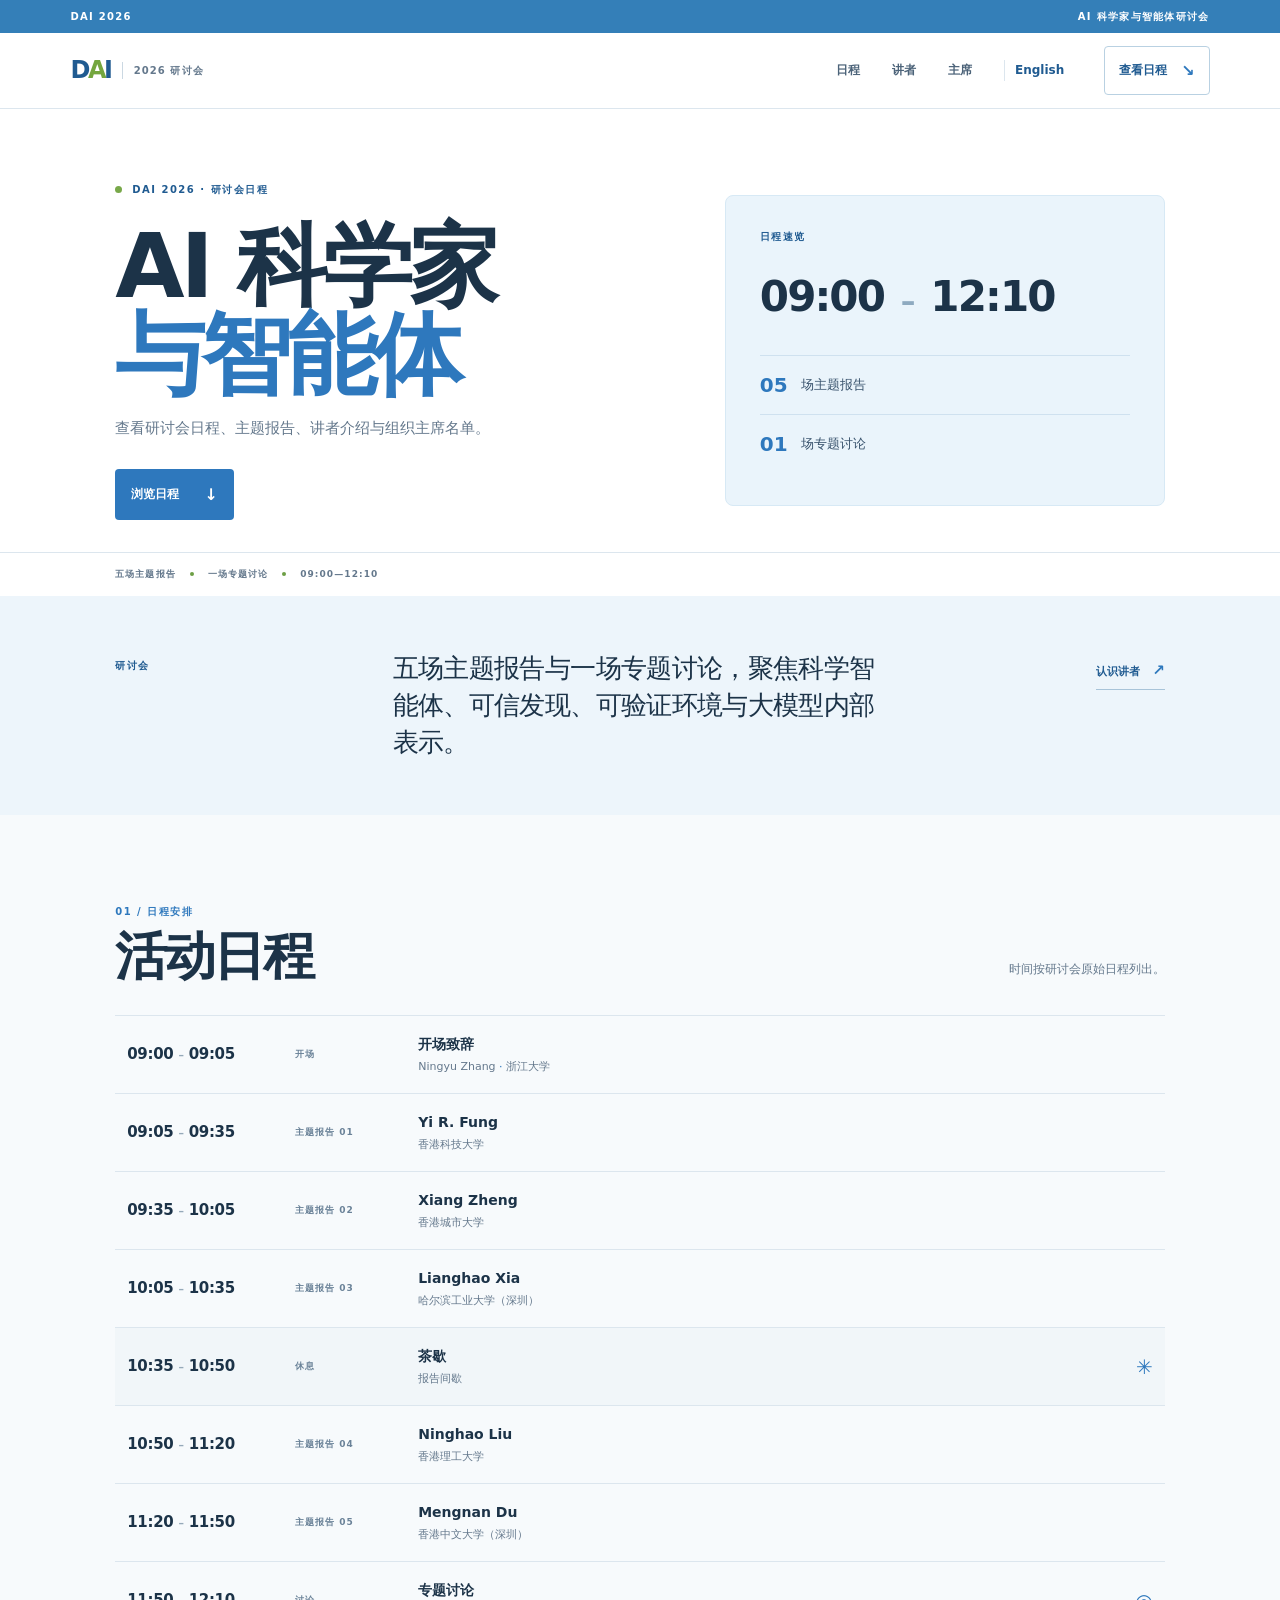
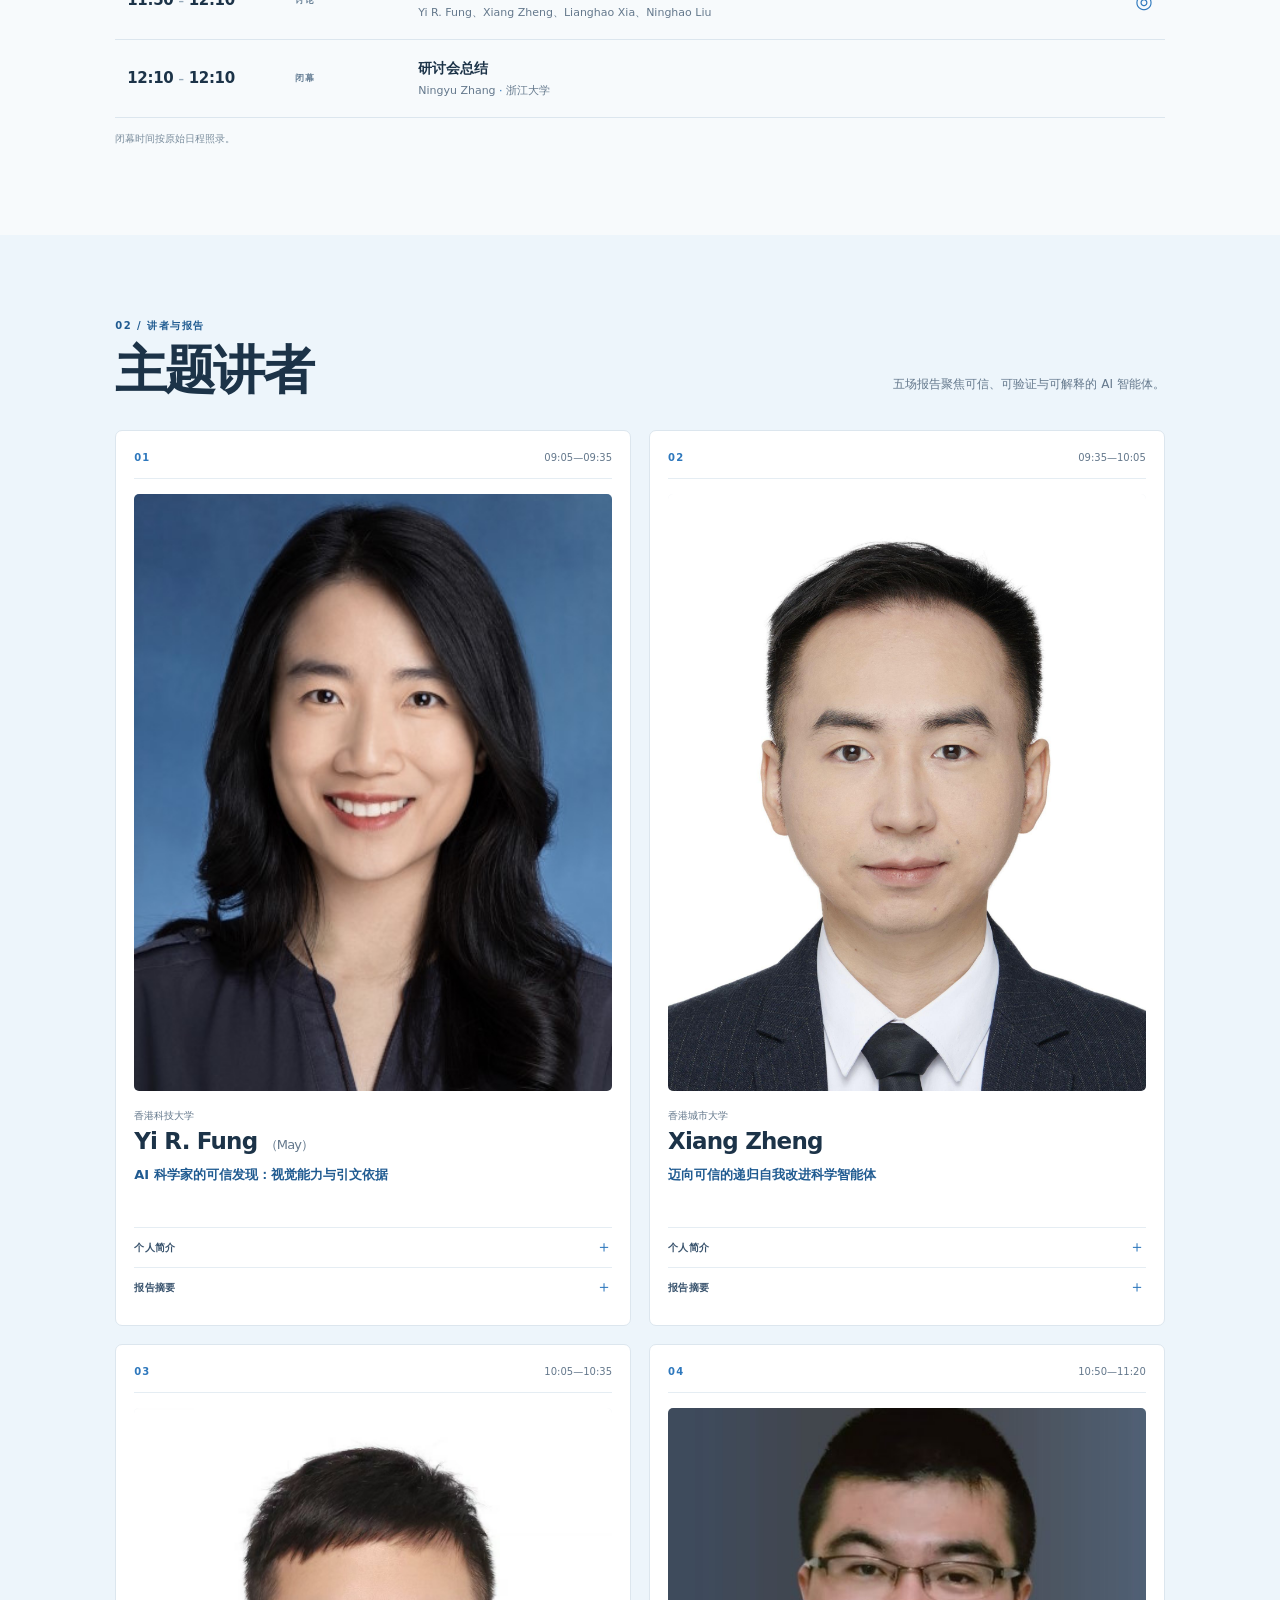
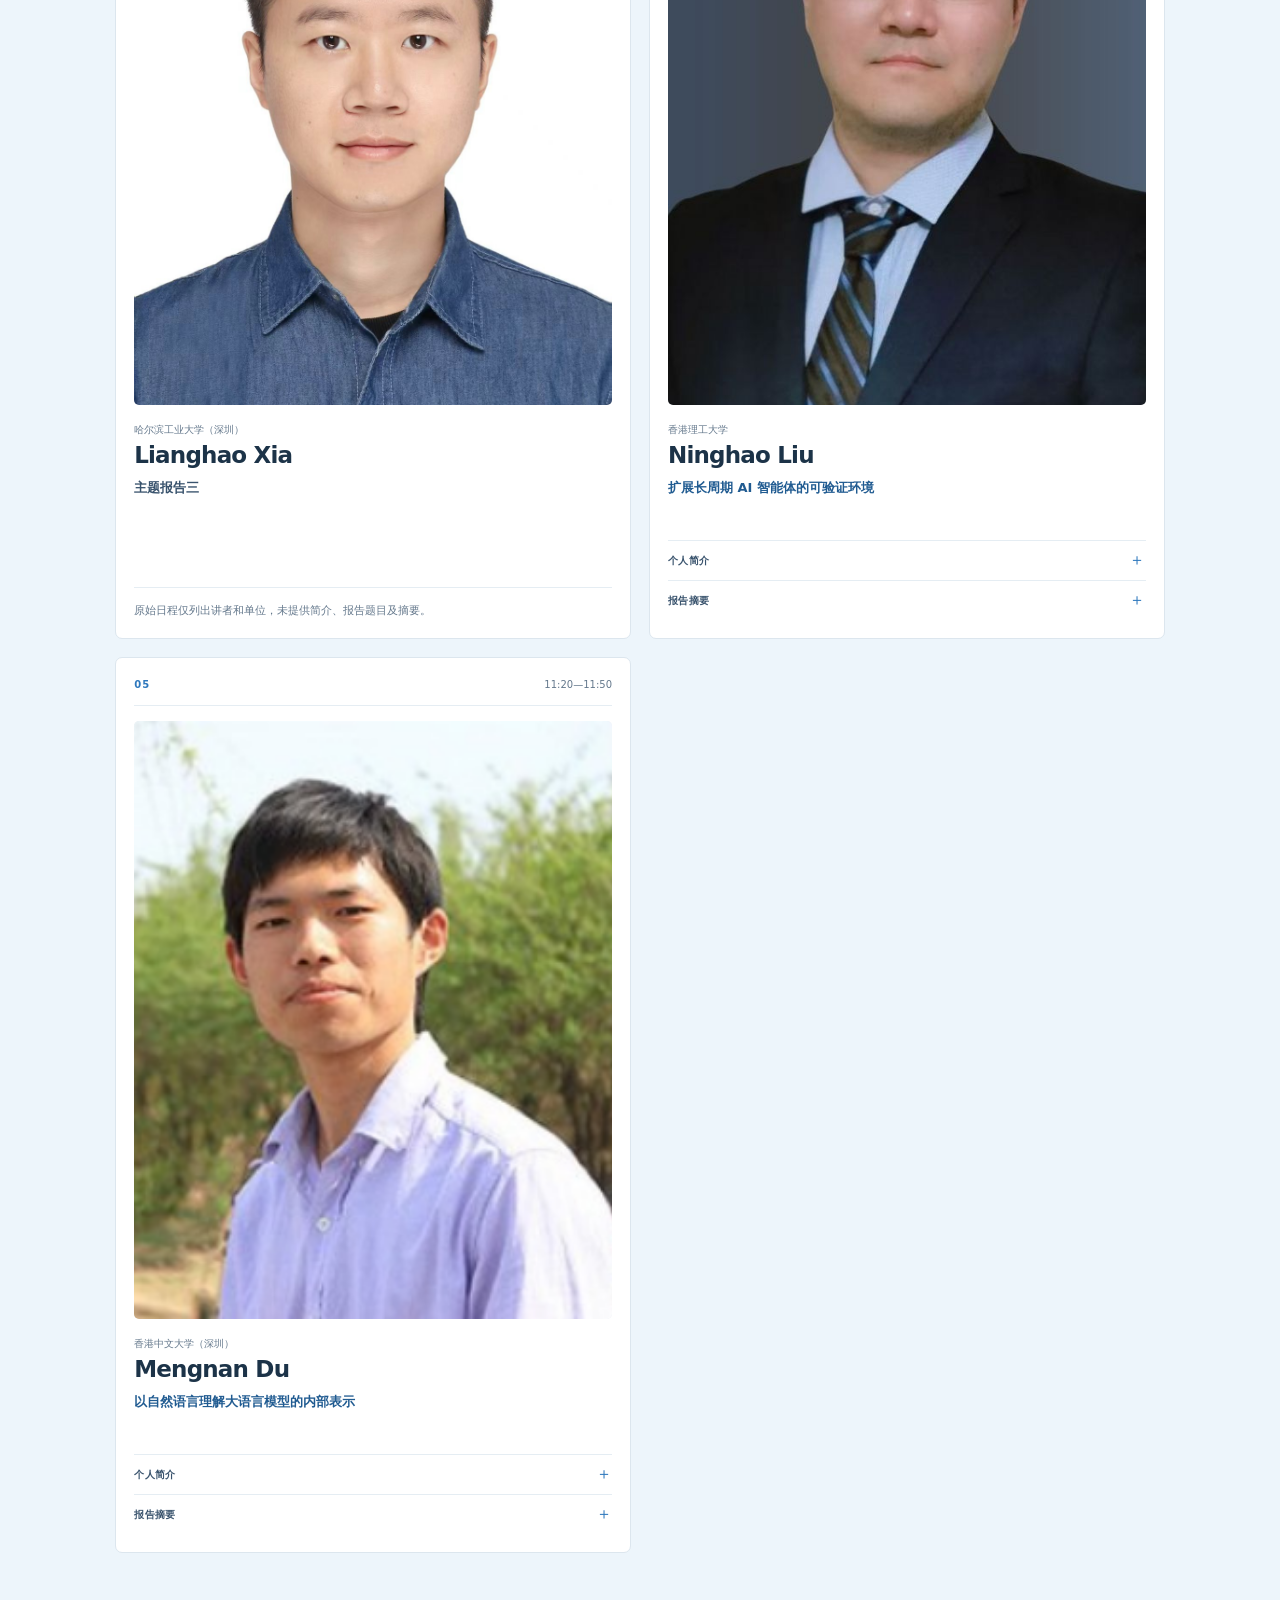
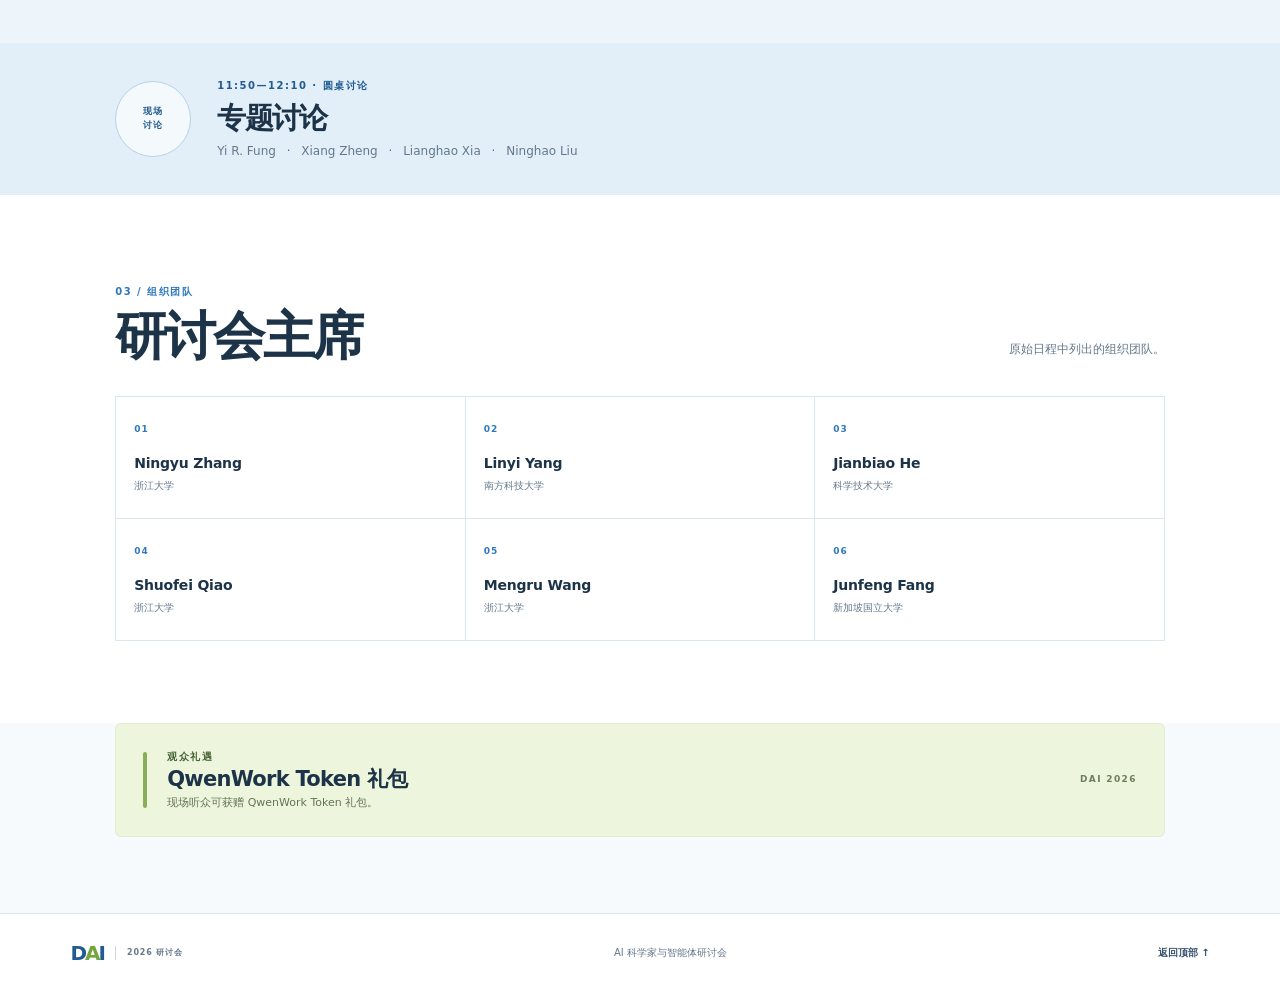
==== zh/index.html @ 992e1cde "Add separate Chinese workshop page" ====
<!doctype html>
<html lang="zh-CN">
  <head>
    <meta charset="utf-8" />
    <meta name="viewport" content="width=device-width, initial-scale=1" />
    <meta
      name="description"
      content="DAI 2026 AI 科学家与智能体研讨会：日程安排、讲者介绍、报告摘要与主席名单。"
    />
    <meta name="theme-color" content="#eaf4fb" />
    <title>DAI 2026 — AI 科学家与智能体研讨会</title>
    <link rel="stylesheet" href="../styles.css" />
  </head>
  <body>
    <div class="topline"><span>DAI 2026</span><span>AI 科学家与智能体研讨会</span></div>
    <header class="site-header">
      <a class="wordmark" href="#top" aria-label="DAI 2026 研讨会首页">
        <span class="wordmark-mark">D<span>A</span>I</span>
        <span class="wordmark-caption">2026 研讨会</span>
      </a>
      <nav aria-label="主导航">
        <a href="#schedule">日程</a>
        <a href="#speakers">讲者</a>
        <a href="#chairs">主席</a>
        <a class="language-link" href="../" lang="en">English</a>
      </nav>
      <a class="nav-cta" href="#schedule">查看日程 <span aria-hidden="true">↘</span></a>
    </header>

    <main id="top">
      <section class="hero" aria-labelledby="hero-title">
        <div class="hero-copy">
          <p class="eyebrow"><span class="eyebrow-dot"></span> DAI 2026 · 研讨会日程</p>
          <h1 id="hero-title">AI 科学家<br /><span>与智能体</span></h1>
          <p class="hero-intro">查看研讨会日程、主题报告、讲者介绍与组织主席名单。</p>
          <a class="button-primary" href="#schedule">浏览日程 <span aria-hidden="true">↓</span></a>
        </div>
        <aside class="hero-summary" aria-label="日程速览">
          <p class="section-kicker">日程速览</p>
          <p class="summary-time">09:00 <span>–</span> 12:10</p>
          <div class="summary-item"><strong>05</strong><span>场主题报告</span></div>
          <div class="summary-item"><strong>01</strong><span>场专题讨论</span></div>
        </aside>
        <div class="hero-foot">
          <span>五场主题报告</span><i></i><span>一场专题讨论</span><i></i><span>09:00—12:10</span>
        </div>
      </section>

      <section class="intro-band" aria-label="研讨会简介">
        <p class="section-kicker">研讨会</p>
        <p class="intro-statement">五场主题报告与一场专题讨论，聚焦科学智能体、可信发现、可验证环境与大模型内部表示。</p>
        <a class="text-link" href="#speakers">认识讲者 <span aria-hidden="true">↗</span></a>
      </section>

      <section class="section schedule-section" id="schedule" aria-labelledby="schedule-title">
        <div class="section-heading">
          <div>
            <p class="section-kicker">01 / 日程安排</p>
            <h2 id="schedule-title">活动日程</h2>
          </div>
          <p class="section-note">时间按研讨会原始日程列出。</p>
        </div>
        <div class="schedule-list">
          <article class="schedule-row">
            <time>09:00<span>–</span>09:05</time>
            <div class="schedule-type">开场</div>
            <div class="schedule-detail"><h3>开场致辞</h3><p>Ningyu Zhang <span>·</span> 浙江大学</p></div>
            <a class="row-arrow" href="#chairs" aria-label="查看 Ningyu Zhang 信息">↗</a>
          </article>
          <article class="schedule-row">
            <time>09:05<span>–</span>09:35</time>
            <div class="schedule-type">主题报告 01</div>
            <div class="schedule-detail"><h3>Yi R. Fung</h3><p>香港科技大学</p></div>
            <a class="row-arrow" href="#yi-fung" aria-label="查看 Yi R. Fung 介绍">↗</a>
          </article>
          <article class="schedule-row">
            <time>09:35<span>–</span>10:05</time>
            <div class="schedule-type">主题报告 02</div>
            <div class="schedule-detail"><h3>Xiang Zheng</h3><p>香港城市大学</p></div>
            <a class="row-arrow" href="#xiang-zheng" aria-label="查看 Xiang Zheng 介绍">↗</a>
          </article>
          <article class="schedule-row">
            <time>10:05<span>–</span>10:35</time>
            <div class="schedule-type">主题报告 03</div>
            <div class="schedule-detail"><h3>Lianghao Xia</h3><p>哈尔滨工业大学（深圳）</p></div>
            <a class="row-arrow" href="#lianghao-xia" aria-label="查看 Lianghao Xia 介绍">↗</a>
          </article>
          <article class="schedule-row schedule-break">
            <time>10:35<span>–</span>10:50</time>
            <div class="schedule-type">休息</div>
            <div class="schedule-detail"><h3>茶歇</h3><p>报告间歇</p></div>
            <span class="break-mark" aria-hidden="true">✳</span>
          </article>
          <article class="schedule-row">
            <time>10:50<span>–</span>11:20</time>
            <div class="schedule-type">主题报告 04</div>
            <div class="schedule-detail"><h3>Ninghao Liu</h3><p>香港理工大学</p></div>
            <a class="row-arrow" href="#ninghao-liu" aria-label="查看 Ninghao Liu 介绍">↗</a>
          </article>
          <article class="schedule-row">
            <time>11:20<span>–</span>11:50</time>
            <div class="schedule-type">主题报告 05</div>
            <div class="schedule-detail"><h3>Mengnan Du</h3><p>香港中文大学（深圳）</p></div>
            <a class="row-arrow" href="#mengnan-du" aria-label="查看 Mengnan Du 介绍">↗</a>
          </article>
          <article class="schedule-row schedule-panel">
            <time>11:50<span>–</span>12:10</time>
            <div class="schedule-type">讨论</div>
            <div class="schedule-detail"><h3>专题讨论</h3><p>Yi R. Fung、Xiang Zheng、Lianghao Xia、Ninghao Liu</p></div>
            <span class="panel-mark" aria-hidden="true">◎</span>
          </article>
          <article class="schedule-row">
            <time>12:10<span>–</span>12:10</time>
            <div class="schedule-type">闭幕</div>
            <div class="schedule-detail"><h3>研讨会总结</h3><p>Ningyu Zhang <span>·</span> 浙江大学</p></div>
            <a class="row-arrow" href="#chairs" aria-label="查看 Ningyu Zhang 信息">↗</a>
          </article>
        </div>
        <p class="schedule-footnote">闭幕时间按原始日程照录。</p>
      </section>

      <section class="speaker-section" id="speakers" aria-labelledby="speakers-title">
        <div class="section speaker-heading">
          <div class="section-heading">
            <div>
              <p class="section-kicker">02 / 讲者与报告</p>
              <h2 id="speakers-title">主题讲者</h2>
            </div>
            <p class="section-note">五场报告聚焦可信、可验证与可解释的 AI 智能体。</p>
          </div>
        </div>
        <div class="speaker-grid">
          <article class="speaker-card" id="yi-fung">
            <div class="speaker-top"><span class="speaker-number">01</span><span class="speaker-time">09:05—09:35</span></div>
            <div class="speaker-photo"><img src="../assets/yi-r-fung.png" alt="Yi R. Fung（May）" loading="lazy" /></div>
            <p class="speaker-affiliation">香港科技大学</p>
            <h3>Yi R. Fung <span class="speaker-aside">（May）</span></h3>
            <p class="talk-title">AI 科学家的可信发现：视觉能力与引文依据</p>
            <details><summary>个人简介 <span>＋</span></summary><p>Yi R.（May）Fung 是香港科技大学计算机科学与工程系（CSE）助理教授。她获得伊利诺伊大学博士学位，之后曾作为博士后访问麻省理工学院。她的研究聚焦以人为中心的可信 AI 与自然语言处理模型推理、认知基础上的可扩展对齐原则，以及多模态知识鲁棒性。她已在顶级机器学习会议发表 50 余篇论文，研究涵盖多模态大语言模型智能体框架、检索增强生成，以及面向软件、医疗、商业、教育和媒体传播等实际场景的多语言跨文化情境理解。她曾获 ACL 2024 杰出论文奖、NAACL 2024 杰出论文奖和 NAACL 2021 最佳演示论文奖。她曾在 ACL、EMNLP、IJCAI 等会议组织委员会任职，并担任 ICML、ACL 等会议的高级领域主席。她领导一支年轻且不断发展的研究团队，团队学生曾获或入围多项高选择性荣誉奖学金。她的工作曾被 Forbes、TVB News 和《澎湃新闻》等媒体报道。</p></details>
            <details><summary>报告摘要 <span>＋</span></summary><p>如果 AI 智能体无法阅读复杂的多模态网页结构，也无法用经核验的证据支持其主张，它是否真的能够开展科学研究？要让智能体从文本摘要工具成长为真正的研究伙伴，就需要兼具视觉适应能力和学术严谨性。本报告介绍两项进展：Webwatcher 通过视觉方式浏览网页并综合多模态信息；CiteGuard 通过检索增强的引文验证来应对学术写作中的大语言模型幻觉。视觉理解与忠实归因共同构成自动化科学发现的两大支柱。</p></details>
          </article>

          <article class="speaker-card" id="xiang-zheng">
            <div class="speaker-top"><span class="speaker-number">02</span><span class="speaker-time">09:35—10:05</span></div>
            <div class="speaker-photo"><img src="../assets/xiang-zheng.jpg" alt="Xiang Zheng" loading="lazy" /></div>
            <p class="speaker-affiliation">香港城市大学</p>
            <h3>Xiang Zheng</h3>
            <p class="talk-title">迈向可信的递归自我改进科学智能体</p>
            <details><summary>个人简介 <span>＋</span></summary><p>Xiang Zheng 博士是香港城市大学香港人工智能科学研究院（HKAI-Sci）的研究助理教授，并与复旦大学可信具身智能研究院的 Xingjun Ma 教授密切合作。他于 2024 年在 Cong Wang 教授指导下获得香港城市大学博士学位，2019 年在 Tao Zhang 教授指导下获得清华大学硕士学位，2016 年获得北京航空航天大学两个理学学士学位，并曾获 CityU Presidential PhD Scholarship。他的研究方向包括强化学习、可信人工智能、生成式人工智能与智能体系统，尤其关注对抗鲁棒性评估、人工智能红队测试，以及大语言模型智能体系统的安全与隐私。研究成果发表于 NeurIPS、ICML、ICLR、CVPR、AAAI、IJCAI、DSN、IROS、RA-L 和 CoRL 等人工智能与网络安全重要会议及期刊。</p></details>
            <details><summary>报告摘要 <span>＋</span></summary><p>随着 AI 智能体承担更开放式的研究任务，它们需要从经验中学习，而不是孤立地解决每个任务。递归自我改进为持续学习提供了路径，但累积能力的机制也可能累积错误与风险。本报告结合自主探索、智能体安全和技能演化的近期研究，探讨可信的递归自我改进。报告将讨论探索行为如何发现有用能力并同时引发安全失误，成功但不安全的轨迹如何变成可复用技能，以及持久状态如何影响跨任务行为；并讨论如何区分真正的能力提升与针对狭窄指标的优化，以及如何通过约束探索、验证和状态更新提升可靠性。最后介绍 SciencePal 2.0，并讨论如何结合科学创造力、持续学习与可靠性。</p></details>
          </article>

          <article class="speaker-card speaker-card-pending" id="lianghao-xia">
            <div class="speaker-top"><span class="speaker-number">03</span><span class="speaker-time">10:05—10:35</span></div>
            <div class="speaker-photo"><img src="../assets/lianghao-xia.jpg" alt="Lianghao Xia" loading="lazy" /></div>
            <p class="speaker-affiliation">哈尔滨工业大学（深圳）</p>
            <h3>Lianghao Xia</h3>
            <p class="talk-title">主题报告三</p>
            <p class="profile-note">原始日程仅列出讲者和单位，未提供简介、报告题目及摘要。</p>
          </article>

          <article class="speaker-card" id="ninghao-liu">
            <div class="speaker-top"><span class="speaker-number">04</span><span class="speaker-time">10:50—11:20</span></div>
            <div class="speaker-photo"><img src="../assets/ninghao-liu.png" alt="Ninghao Liu" loading="lazy" /></div>
            <p class="speaker-affiliation">香港理工大学</p>
            <h3>Ninghao Liu</h3>
            <p class="talk-title">扩展长周期 AI 智能体的可验证环境</p>
            <details><summary>个人简介 <span>＋</span></summary><p>Ninghao Liu 博士是香港理工大学计算学系助理教授，此前曾任佐治亚大学助理教授。他于 2021 年获德州农工大学博士学位。研究领域包括可解释人工智能（XAI）、大规模基础模型和图挖掘。论文发表于 ICML、KDD、ICLR、NeurIPS、ACL、WWW 等重要会议。他的工作获得 AMIA 2024 杰出论文奖、ICML 2022 优秀论文奖，并入围 WWW 2019 最佳论文奖。他还于 2025 年获 Google Research Scholar Award。</p></details>
            <details><summary>报告摘要 <span>＋</span></summary><p>大语言模型（LLM）智能体已经展现出解决短小、定义明确任务的能力，但要将其扩展到复杂的长周期工作流仍然具有挑战。这类任务需要持续规划、反复执行，并在数百次交互中可靠地验证结果。高质量、可验证训练环境的缺乏也限制了进一步发展。本报告将介绍近期关于可扩展、可验证环境的研究：Long-Horizon-Terminal-Bench 使用细粒度验证和密集奖励评测复杂终端任务；Recursive Synthetic Terminal Tasks 逐步合成具有可执行解答和可靠验证器的挑战任务；Software-in-the-Loop Reconstruction 则利用现有科学软件构建可验证训练任务，无需人工编写参考解答。</p></details>
          </article>

          <article class="speaker-card" id="mengnan-du">
            <div class="speaker-top"><span class="speaker-number">05</span><span class="speaker-time">11:20—11:50</span></div>
            <div class="speaker-photo"><img src="../assets/mengnan-du.png" alt="Mengnan Du" loading="lazy" /></div>
            <p class="speaker-affiliation">香港中文大学（深圳）</p>
            <h3>Mengnan Du</h3>
            <p class="talk-title">以自然语言理解大语言模型的内部表示</p>
            <details><summary>个人简介 <span>＋</span></summary><p>Mengnan Du 是香港中文大学（深圳）人工智能学院助理教授、校长青年学者。他在德州农工大学获得计算机科学博士学位，加入香港中文大学（深圳）之前曾任新泽西理工学院助理教授。研究重点是可信大语言模型。他发表论文 120 余篇，Google Scholar 引用超过 13,000 次。其工作获得 Cisco Research Award 和 NJIT Faculty Research Excellence Award，并入选斯坦福大学 2024—2026 年全球前 2% 科学家榜单。他长期参与学术服务，担任 EMNLP 高级领域主席，以及 ICLR、NeurIPS、ICML、ACL、AISTATS 等会议的领域主席。</p></details>
            <details><summary>报告摘要 <span>＋</span></summary><p>理解大语言模型（LLM）的内部表示，有助于提升模型的透明度、可靠性及与人类预期的一致性。本报告将介绍三种通过自然语言解释模型内部表示的方法：Rep2Text 从隐藏表示中重构输入文本；Universal Activation Verbalizer（UAV）为不同大语言模型的激活提供自然语言解释；SAEExplainer 则利用机制反馈生成并改进稀疏自编码器（SAE）特征的解释。这些方法探索将自然语言作为理解模型内部机制的直观接口，同时也呈现出提升解释忠实度与可靠性的挑战和机会。</p></details>
          </article>
        </div>
      </section>

      <section class="panel-band" aria-labelledby="panel-title">
        <div class="panel-index">现场<br />讨论</div>
        <div>
          <p class="section-kicker">11:50—12:10 · 圆桌讨论</p>
          <h2 id="panel-title">专题讨论</h2>
          <p>Yi R. Fung <span>·</span> Xiang Zheng <span>·</span> Lianghao Xia <span>·</span> Ninghao Liu</p>
        </div>
      </section>

      <section class="section chairs-section" id="chairs" aria-labelledby="chairs-title">
        <div class="section-heading">
          <div>
            <p class="section-kicker">03 / 组织团队</p>
            <h2 id="chairs-title">研讨会主席</h2>
          </div>
          <p class="section-note">原始日程中列出的组织团队。</p>
        </div>
        <div class="chair-grid">
          <article><span>01</span><h3>Ningyu Zhang</h3><p>浙江大学</p></article>
          <article><span>02</span><h3>Linyi Yang</h3><p>南方科技大学</p></article>
          <article><span>03</span><h3>Jianbiao He</h3><p>科学技术大学</p></article>
          <article><span>04</span><h3>Shuofei Qiao</h3><p>浙江大学</p></article>
          <article><span>05</span><h3>Mengru Wang</h3><p>浙江大学</p></article>
          <article><span>06</span><h3>Junfeng Fang</h3><p>新加坡国立大学</p></article>
        </div>
      </section>

      <aside class="giveaway">
        <span class="giveaway-mark" aria-hidden="true"></span>
        <div><p class="section-kicker">观众礼遇</p><h2>QwenWork Token 礼包</h2><p>现场听众可获赠 QwenWork Token 礼包。</p></div>
        <span class="giveaway-label">DAI 2026</span>
      </aside>
    </main>

    <footer class="site-footer">
      <a class="wordmark footer-mark" href="#top"><span class="wordmark-mark">D<span>A</span>I</span><span class="wordmark-caption">2026 研讨会</span></a>
      <p>AI 科学家与智能体研讨会</p>
      <a href="#top" class="back-top">返回顶部 ↑</a>
    </footer>
  </body>
</html>
---- styles.css ----
:root {
  color-scheme: light;
  --ink: #1c3348;
  --ink-soft: #39536d;
  --muted: #64788c;
  --line: #dce6ee;
  --paper: #f7fafc;
  --white: #ffffff;
  --blue: #2e78bd;
  --blue-dark: #205b91;
  --blue-pale: #eaf4fb;
  --green-pale: #edf5dd;
  --green-ink: #466335;
}

* { box-sizing: border-box; }
html { scroll-behavior: smooth; scroll-padding-top: 88px; }
body {
  margin: 0;
  color: var(--ink);
  background: var(--paper);
  font-family: Inter, ui-sans-serif, system-ui, -apple-system, BlinkMacSystemFont, "Segoe UI", sans-serif;
  font-size: 16px;
  line-height: 1.55;
  -webkit-font-smoothing: antialiased;
}
a { color: inherit; text-decoration: none; }
a:focus-visible, button:focus-visible, summary:focus-visible { outline: 3px solid #78b6e4; outline-offset: 3px; }

.topline {
  display: flex;
  justify-content: space-between;
  padding: 8px max(5.5vw, 24px);
  color: #ffffff;
  background: #347fb8;
  font-size: 10px;
  font-weight: 750;
  letter-spacing: .13em;
  text-transform: uppercase;
}
.site-header {
  height: 76px;
  display: flex;
  align-items: center;
  justify-content: space-between;
  padding: 0 max(5.5vw, 24px);
  background: #ffffff;
  border-bottom: 1px solid var(--line);
}
.wordmark { display: inline-flex; align-items: center; gap: 11px; }
.wordmark-mark { font-size: 24px; font-weight: 850; letter-spacing: -.1em; color: var(--blue-dark); }
.wordmark-mark span { color: #74a63e; }
.wordmark-caption {
  border-left: 1px solid #cbd8e2;
  padding-left: 11px;
  color: var(--muted);
  font-size: 10px;
  font-weight: 700;
  letter-spacing: .11em;
  text-transform: uppercase;
}
nav { display: flex; gap: 32px; margin-left: auto; margin-right: 30px; }
nav a, .nav-cta { font-size: 12px; font-weight: 700; }
nav a { color: #4c6379; }
nav a:hover, .back-top:hover { color: var(--blue); }
.language-link { padding-inline: 10px; border-left: 1px solid var(--line); color: var(--blue-dark); }
.nav-cta {
  display: inline-flex;
  align-items: center;
  gap: 14px;
  padding: 10px 14px;
  color: var(--blue-dark);
  border: 1px solid #b9d1e2;
  border-radius: 4px;
}
.nav-cta span { color: var(--blue); font-size: 16px; }

.hero {
  position: relative;
  display: grid;
  grid-template-columns: 1.05fr .95fr;
  gap: 42px;
  min-height: 440px;
  padding: 72px max(9vw, 30px) 76px;
  color: var(--ink);
  background: #ffffff;
}
.hero-copy { z-index: 1; align-self: center; max-width: 590px; }
.eyebrow, .section-kicker {
  margin: 0;
  font-size: 10px;
  font-weight: 800;
  letter-spacing: .15em;
  text-transform: uppercase;
}
.eyebrow { display: flex; align-items: center; gap: 10px; color: var(--blue-dark); }
.eyebrow-dot { width: 7px; height: 7px; border-radius: 50%; background: #78a849; }
h1 {
  margin: 24px 0 17px;
  font-size: clamp(52px, 7vw, 90px);
  line-height: .99;
  letter-spacing: -.07em;
  font-weight: 760;
}
h1 span { color: var(--blue); }
.hero-intro { max-width: 450px; margin: 0 0 27px; color: var(--muted); font-size: 15px; line-height: 1.7; }
.button-primary {
  display: inline-flex;
  align-items: center;
  gap: 25px;
  padding: 12px 16px;
  color: #ffffff;
  background: var(--blue);
  border-radius: 4px;
  font-size: 12px;
  font-weight: 750;
}
.button-primary:hover { background: var(--blue-dark); }
.button-primary span { font-size: 16px; }
.hero-summary {
  align-self: center;
  max-width: 440px;
  width: 100%;
  margin-left: auto;
  padding: 32px 34px;
  background: var(--blue-pale);
  border: 1px solid #d7e9f5;
  border-radius: 8px;
}
.hero-summary .section-kicker { color: var(--blue-dark); }
.summary-time {
  margin: 16px 0 22px;
  color: var(--ink);
  font-size: clamp(28px, 3.8vw, 42px);
  font-weight: 750;
  letter-spacing: -.045em;
  font-variant-numeric: tabular-nums;
}
.summary-time span { color: #8eaac0; font-size: .7em; padding: 0 4px; }
.summary-item { display: flex; align-items: center; gap: 13px; padding: 12px 0; border-top: 1px solid #cfe1ef; }
.summary-item strong { color: var(--blue); font-size: 20px; font-weight: 800; }
.summary-item span { color: var(--ink-soft); font-size: 13px; }
.hero-foot {
  position: absolute;
  bottom: 0;
  left: 0;
  right: 0;
  display: flex;
  align-items: center;
  gap: 14px;
  padding: 14px max(9vw, 30px);
  border-top: 1px solid var(--line);
  color: var(--muted);
  font-size: 9px;
  font-weight: 750;
  letter-spacing: .12em;
}
.hero-foot i { width: 4px; height: 4px; border-radius: 50%; background: #6d9f45; }

.intro-band {
  display: grid;
  grid-template-columns: 1fr minmax(300px, 2.1fr) 1fr;
  gap: 42px;
  align-items: start;
  padding: 54px max(9vw, 30px);
  background: #edf5fb;
}
.intro-band .section-kicker { padding-top: 7px; color: var(--blue-dark); }
.intro-statement {
  max-width: 670px;
  margin: 0;
  color: var(--ink);
  font-size: clamp(19px, 2.1vw, 26px);
  line-height: 1.42;
  letter-spacing: -.025em;
}
.text-link {
  justify-self: end;
  margin-top: 8px;
  padding-bottom: 5px;
  border-bottom: 1px solid #a8c4d9;
  color: var(--blue-dark);
  font-size: 11px;
  font-weight: 750;
}
.text-link span { margin-left: 8px; color: var(--blue); font-size: 15px; }

.section { padding: 88px max(9vw, 30px); }
.section-heading { display: flex; justify-content: space-between; align-items: end; gap: 28px; margin-bottom: 32px; }
.section-kicker { margin-bottom: 9px; color: var(--blue); }
h2 { margin: 0; font-size: clamp(34px, 4.5vw, 52px); line-height: 1.05; letter-spacing: -.055em; }
.section-note { max-width: 330px; margin: 0 0 4px; color: var(--muted); font-size: 12px; text-align: right; }

.schedule-list { border-top: 1px solid var(--line); }
.schedule-row {
  display: grid;
  grid-template-columns: 150px 105px minmax(0, 1fr) 28px;
  gap: 18px;
  align-items: center;
  min-height: 78px;
  padding: 9px 12px;
  border-bottom: 1px solid var(--line);
  transition: background .18s ease;
}
.schedule-row:hover { background: #f0f7fc; }
.schedule-row time { color: var(--ink); font-size: 15px; font-weight: 750; letter-spacing: -.02em; font-variant-numeric: tabular-nums; }
.schedule-row time span { padding: 0 5px; color: #95a9b9; font-size: 11px; }
.schedule-type { color: #6a8298; font-size: 9px; font-weight: 800; letter-spacing: .11em; }
.schedule-detail h3 { margin: 0 0 2px; font-size: 14px; font-weight: 750; }
.schedule-detail p { margin: 0; color: var(--muted); font-size: 11px; }
.schedule-detail p span { color: var(--blue); }
.cn { margin-left: 6px; color: #7b91a4; font-size: 10px; font-weight: 500; }
.row-arrow { justify-self: end; color: var(--blue); font-size: 16px; opacity: 0; transition: opacity .18s ease; }
.schedule-row:hover .row-arrow, .row-arrow:focus { opacity: 1; }
.schedule-break { background: #f1f6f9; }
.break-mark, .panel-mark { justify-self: end; color: var(--blue); font-size: 20px; }
.schedule-footnote { margin: 12px 0 0; color: #7a8d9d; font-size: 10px; }

.speaker-section { padding: 82px max(9vw, 30px) 90px; color: var(--ink); background: #edf5fb; }
.speaker-heading { padding: 0; }
.speaker-section .section-kicker { color: var(--blue-dark); }
.speaker-section .section-note { color: var(--muted); }
.speaker-grid { display: grid; grid-template-columns: repeat(3, minmax(0, 1fr)); gap: 18px; }
.speaker-card {
  min-height: 100%;
  padding: 18px;
  border: 1px solid #dce6ee;
  border-radius: 7px;
  background: #ffffff;
  transition: border-color .18s ease;
}
.speaker-card:hover { border-color: #9dc5e0; }
.speaker-top { display: flex; justify-content: space-between; align-items: center; padding-bottom: 12px; border-bottom: 1px solid #e5edf3; }
.speaker-number { color: var(--blue); font-size: 10px; font-weight: 850; letter-spacing: .12em; }
.speaker-time { color: var(--muted); font-size: 10px; font-variant-numeric: tabular-nums; }
.speaker-photo { width: 100%; aspect-ratio: 4 / 5; margin: 15px 0 16px; overflow: hidden; border-radius: 5px; background: #edf2f6; }
.speaker-photo img { display: block; width: 100%; height: 100%; object-fit: cover; object-position: center 30%; }
.speaker-affiliation { min-height: 16px; margin: 0 0 4px; color: var(--muted); font-size: 10px; }
.speaker-card h3 { margin: 0; font-size: 23px; line-height: 1.15; letter-spacing: -.035em; }
.speaker-aside { color: var(--muted); font-size: 13px; font-weight: 500; }
.talk-title { min-height: 46px; margin: 11px 0 15px; color: var(--blue-dark); font-size: 13px; font-weight: 650; line-height: 1.45; }
.speaker-card details { border-top: 1px solid #e5edf3; }
.speaker-card summary {
  display: flex;
  justify-content: space-between;
  padding: 11px 0;
  color: var(--ink-soft);
  cursor: pointer;
  font-size: 10px;
  font-weight: 750;
  letter-spacing: .035em;
  list-style: none;
}
.speaker-card summary::-webkit-details-marker { display: none; }
.speaker-card summary span { color: var(--blue); font-size: 16px; font-weight: 400; line-height: 1; transition: transform .18s ease; }
.speaker-card details[open] summary span { transform: rotate(45deg); }
.speaker-card details p { margin: 0 0 14px; color: #556a7d; font-size: 11px; line-height: 1.75; }
.speaker-card-pending { display: flex; flex-direction: column; }
.speaker-card-pending .talk-title { min-height: unset; color: var(--ink-soft); }
.profile-note { margin: auto 0 0; padding-top: 14px; border-top: 1px solid #e5edf3; color: var(--muted); font-size: 11px; line-height: 1.7; }

.panel-band { position: relative; display: flex; align-items: center; gap: 26px; padding: 34px max(9vw, 30px); overflow: hidden; color: var(--ink); background: #e3eff8; }
.panel-index { flex: 0 0 76px; display: grid; place-items: center; width: 76px; height: 76px; border: 1px solid #b7d1e3; border-radius: 50%; color: var(--blue-dark); font-size: 9px; font-weight: 800; line-height: 1.5; letter-spacing: .1em; text-align: center; background: #f4f9fc; }
.panel-band .section-kicker { color: var(--blue-dark); }
.panel-band h2 { margin: 0 0 7px; font-size: 29px; }
.panel-band p:last-child { margin: 0; color: var(--muted); font-size: 12px; }
.panel-band p:last-child span { padding: 0 7px; color: var(--blue); }

.chairs-section { padding-top: 88px; padding-bottom: 82px; background: #ffffff; }
.chair-grid { display: grid; grid-template-columns: repeat(3, minmax(0, 1fr)); border-top: 1px solid var(--line); border-left: 1px solid var(--line); }
.chair-grid article { min-height: 122px; padding: 16px 18px; border-right: 1px solid var(--line); border-bottom: 1px solid var(--line); }
.chair-grid article > span { color: var(--blue); font-size: 9px; font-weight: 850; letter-spacing: .12em; }
.chair-grid h3 { margin: 12px 0 2px; font-size: 14px; letter-spacing: -.015em; }
.chair-grid p { margin: 0; color: var(--muted); font-size: 10px; }
.giveaway { display: flex; align-items: center; gap: 20px; margin: 0 max(9vw, 30px) 76px; padding: 24px 27px; background: var(--green-pale); border: 1px solid #e1edcf; border-radius: 6px; }
.giveaway-mark { flex: 0 0 4px; width: 4px; height: 56px; border-radius: 3px; background: #8bad5b; }
.giveaway .section-kicker { margin-bottom: 3px; color: var(--green-ink); }
.giveaway h2 { font-size: 21px; letter-spacing: -.035em; }
.giveaway p:last-child { margin: 4px 0 0; color: #647451; font-size: 11px; }
.giveaway-label { margin-left: auto; color: #6d805b; font-size: 9px; font-weight: 800; letter-spacing: .15em; }
.site-footer { display: flex; align-items: center; justify-content: space-between; padding: 20px max(5.5vw, 24px); border-top: 1px solid var(--line); background: #ffffff; }
.footer-mark .wordmark-mark { font-size: 20px; }
.footer-mark .wordmark-caption { font-size: 8px; }
.site-footer > p { color: var(--muted); font-size: 10px; }
.back-top { color: var(--ink-soft); font-size: 10px; font-weight: 750; }

html[lang="zh-CN"] body {
  font-family: "Microsoft YaHei", "PingFang SC", "Noto Sans CJK SC", system-ui, sans-serif;
  line-height: 1.7;
}
html[lang="zh-CN"] h1 { letter-spacing: -.045em; }
html[lang="zh-CN"] .speaker-grid { grid-template-columns: repeat(2, minmax(0, 1fr)); }
html[lang="zh-CN"] .speaker-card details p { font-size: 12px; line-height: 1.85; }

@media (max-width: 900px) {
  .speaker-grid { grid-template-columns: repeat(2, minmax(0, 1fr)); }
}
@media (max-width: 760px) {
  .topline { padding-inline: 20px; font-size: 8px; }
  .site-header { height: 68px; padding-inline: 20px; }
  nav { gap: 16px; margin-right: 0; }
  nav a { font-size: 10px; }
  .nav-cta { display: none; }
  .hero { grid-template-columns: 1fr; gap: 28px; min-height: auto; padding: 58px 27px 76px; }
  .hero-summary { max-width: none; margin: 0; padding: 23px 25px; }
  .summary-time { margin: 11px 0 13px; }
  .summary-item { padding: 9px 0; }
  h1 { font-size: clamp(58px, 12vw, 82px); }
  .hero-foot { padding-inline: 27px; font-size: 8px; }
  .intro-band { grid-template-columns: 1fr; gap: 14px; padding: 40px 27px; }
  .text-link { justify-self: start; }
  .section { padding: 68px 27px; }
  .section-heading { align-items: start; flex-direction: column; gap: 12px; margin-bottom: 25px; }
  .section-note { max-width: 420px; text-align: left; }
  .schedule-row { grid-template-columns: 112px minmax(0, 1fr) 24px; gap: 9px; padding: 12px 3px; }
  .schedule-row time { grid-row: 1; font-size: 13px; }
  .schedule-type { grid-column: 2; grid-row: 1; justify-self: end; }
  .schedule-detail { grid-column: 1 / 3; grid-row: 2; }
  .row-arrow, .break-mark, .panel-mark { grid-column: 3; grid-row: 1 / 3; }
  .speaker-section { padding: 68px 27px; }
  .speaker-heading { padding: 0; }
  .speaker-grid { grid-template-columns: 1fr; }
  html[lang="zh-CN"] .speaker-grid { grid-template-columns: 1fr; }
  .speaker-card { padding: 18px; }
  .talk-title { min-height: unset; }
  .panel-band { gap: 16px; padding: 25px 27px; }
  .panel-index { flex-basis: 64px; width: 64px; height: 64px; font-size: 8px; }
  .panel-band h2 { font-size: 24px; }
  .panel-band p:last-child { max-width: 290px; line-height: 1.7; }
  .chair-grid { grid-template-columns: repeat(2, minmax(0, 1fr)); }
  .chair-grid article { min-height: 112px; padding: 13px; }
  .giveaway { margin-inline: 27px; margin-bottom: 58px; padding: 18px; gap: 14px; }
  .giveaway-label { display: none; }
  .site-footer { padding-inline: 20px; }
  .site-footer > p { display: none; }
}
@media (max-width: 430px) {
  .wordmark-caption { font-size: 8px; }
  nav { gap: 12px; }
  nav a { font-size: 9px; }
  .hero { padding-inline: 22px; }
  .hero-foot { padding-inline: 22px; gap: 9px; font-size: 7px; }
  .schedule-row { grid-template-columns: 103px minmax(0, 1fr) 18px; gap: 7px; }
  .schedule-row time { font-size: 11px; }
  .schedule-detail h3 { font-size: 13px; }
  .schedule-detail p { font-size: 10px; }
  .schedule-type { font-size: 8px; }
  .cn { display: block; margin: 0; }
  .row-arrow, .break-mark, .panel-mark { font-size: 15px; }
  .chair-grid { grid-template-columns: 1fr 1fr; }
  .chair-grid h3 { font-size: 13px; }
  .chair-grid p { font-size: 9px; }
  .giveaway h2 { font-size: 18px; }
  .giveaway p:last-child { font-size: 10px; }
}
@media (prefers-reduced-motion: reduce) {
  *, *::before, *::after { scroll-behavior: auto !important; transition-duration: .01ms !important; }
}
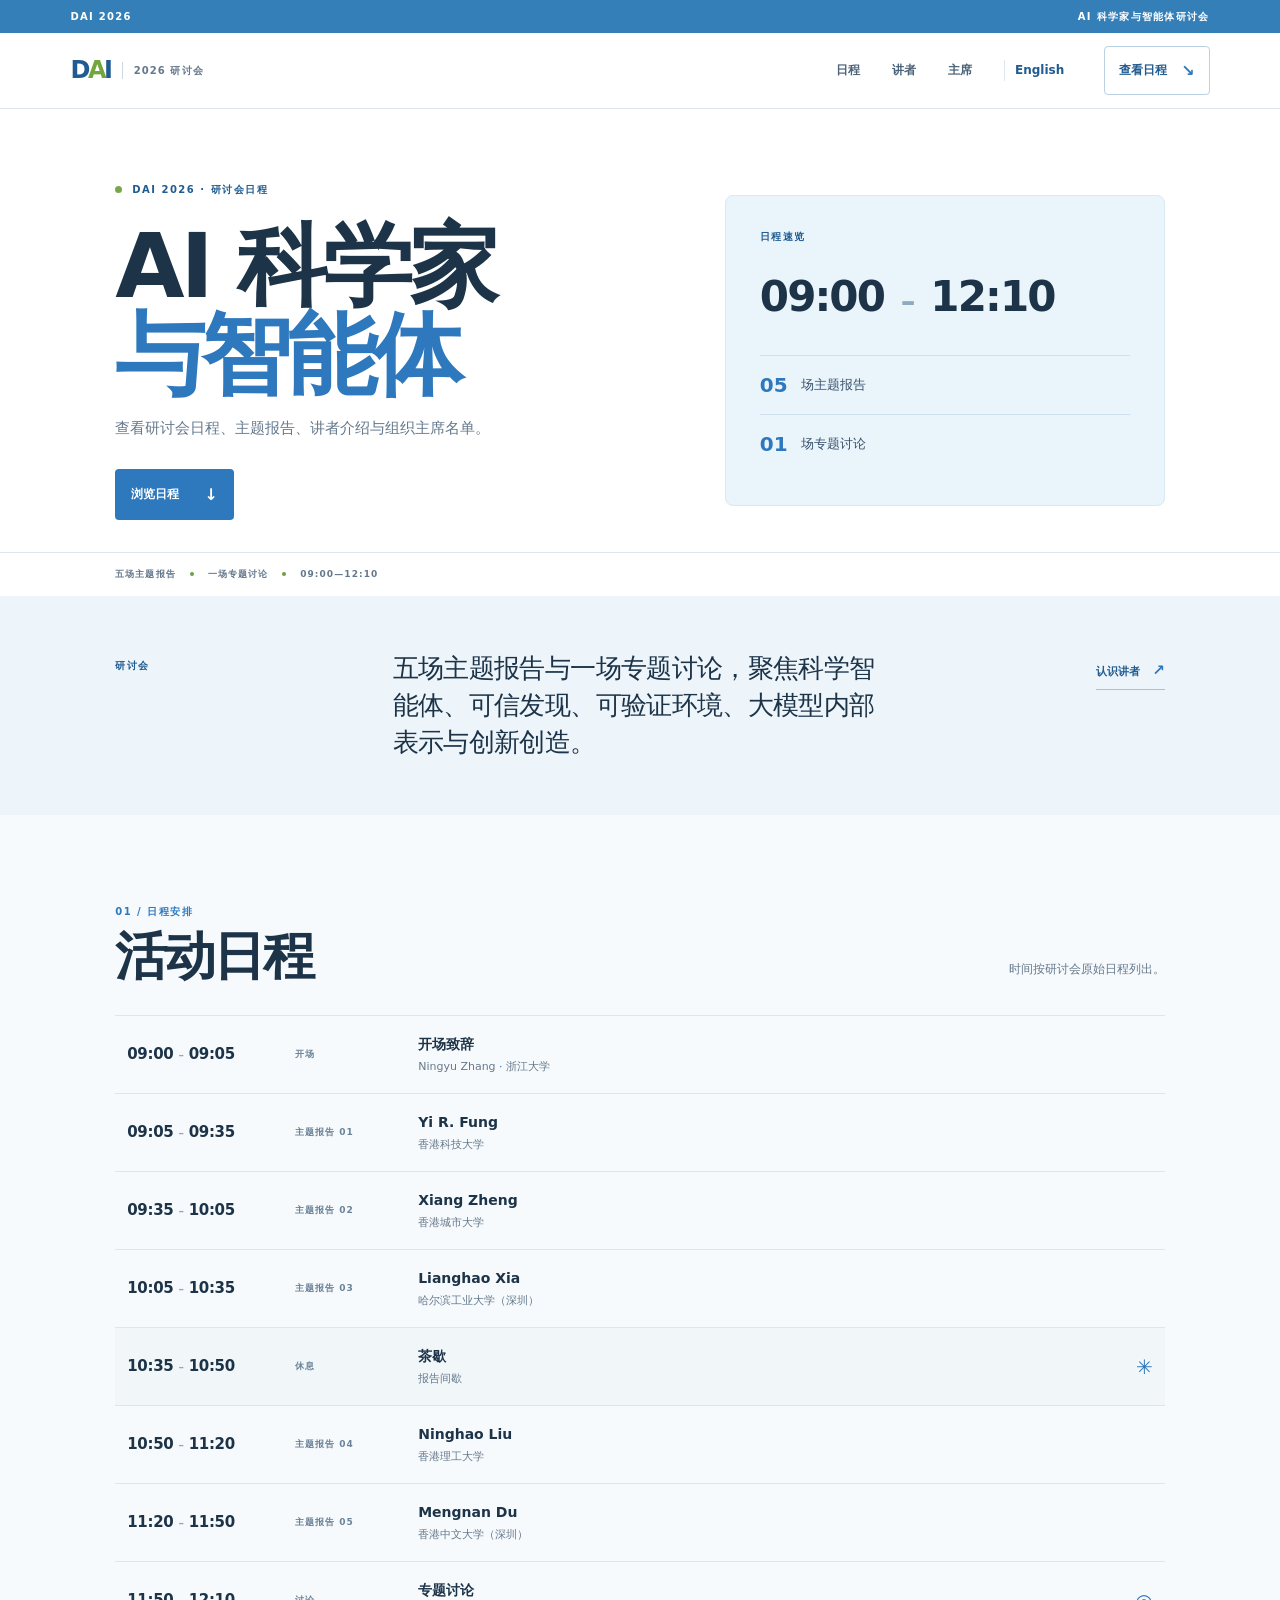
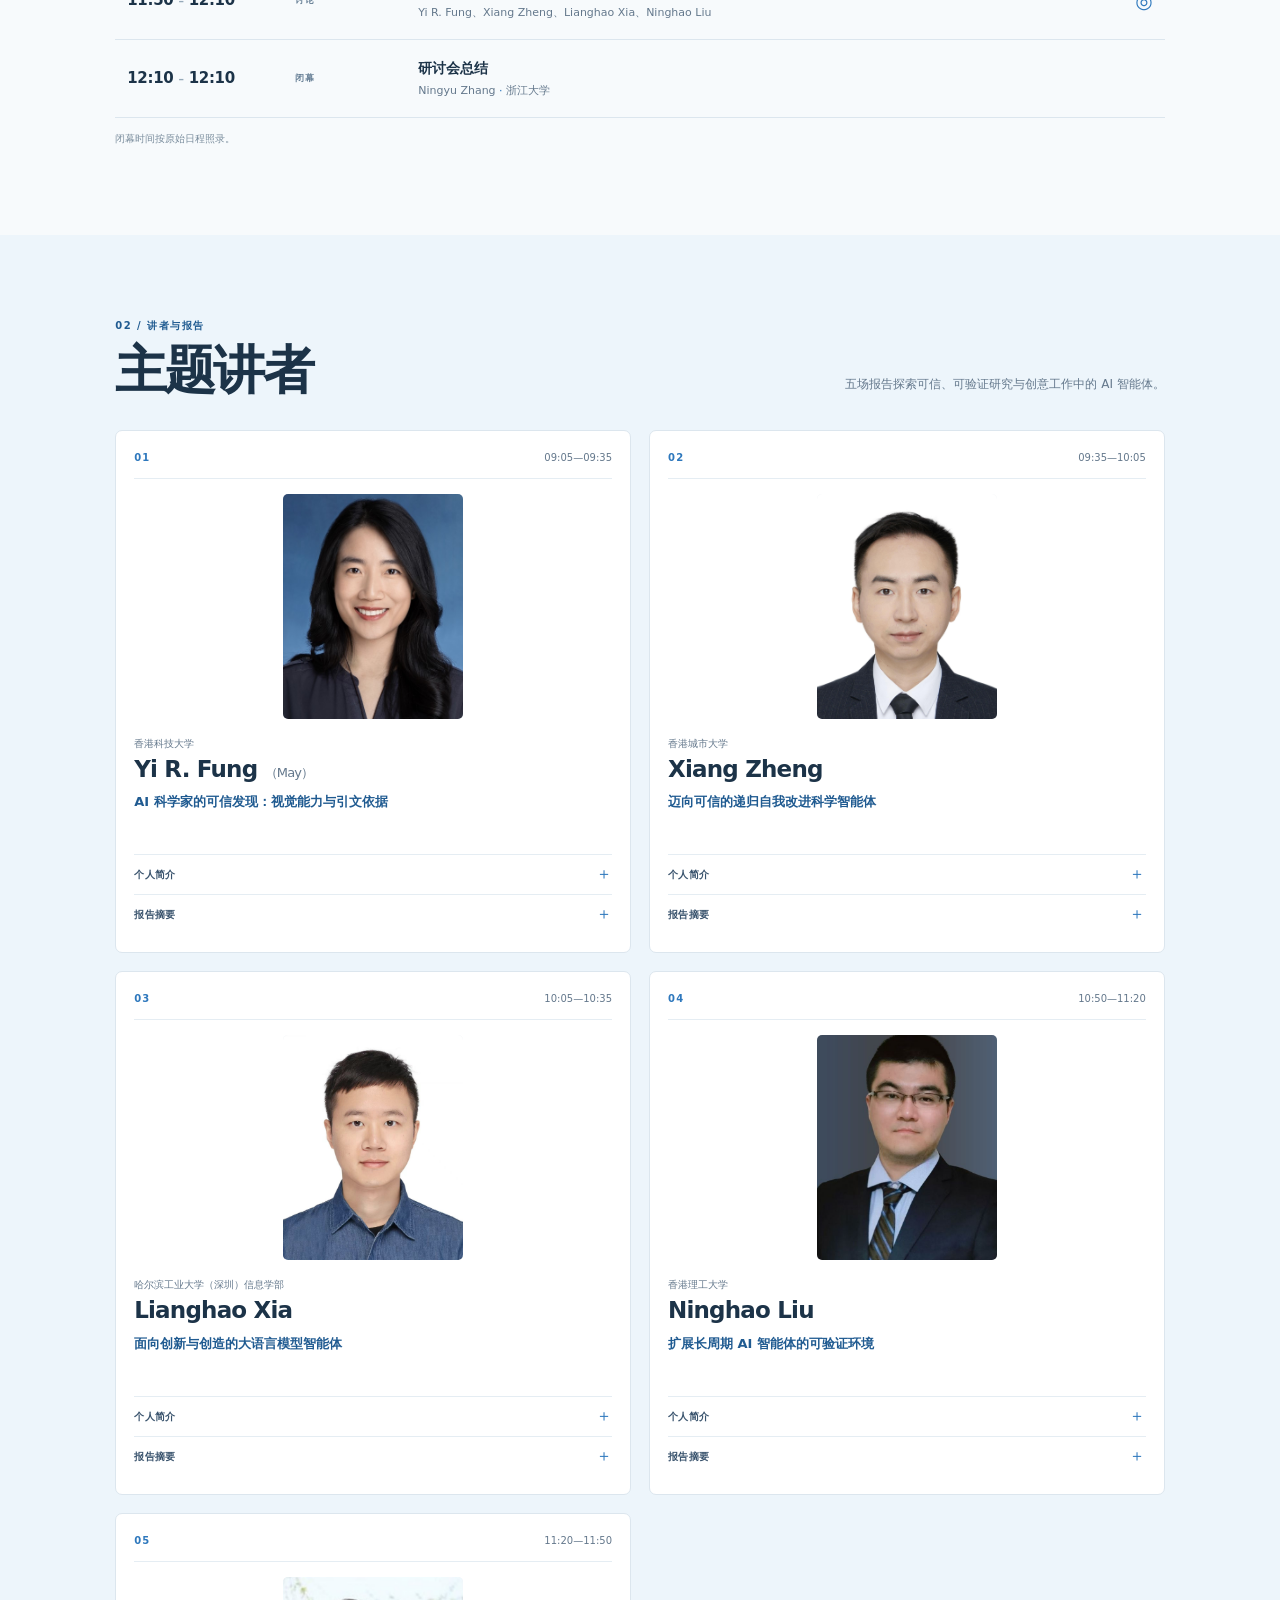
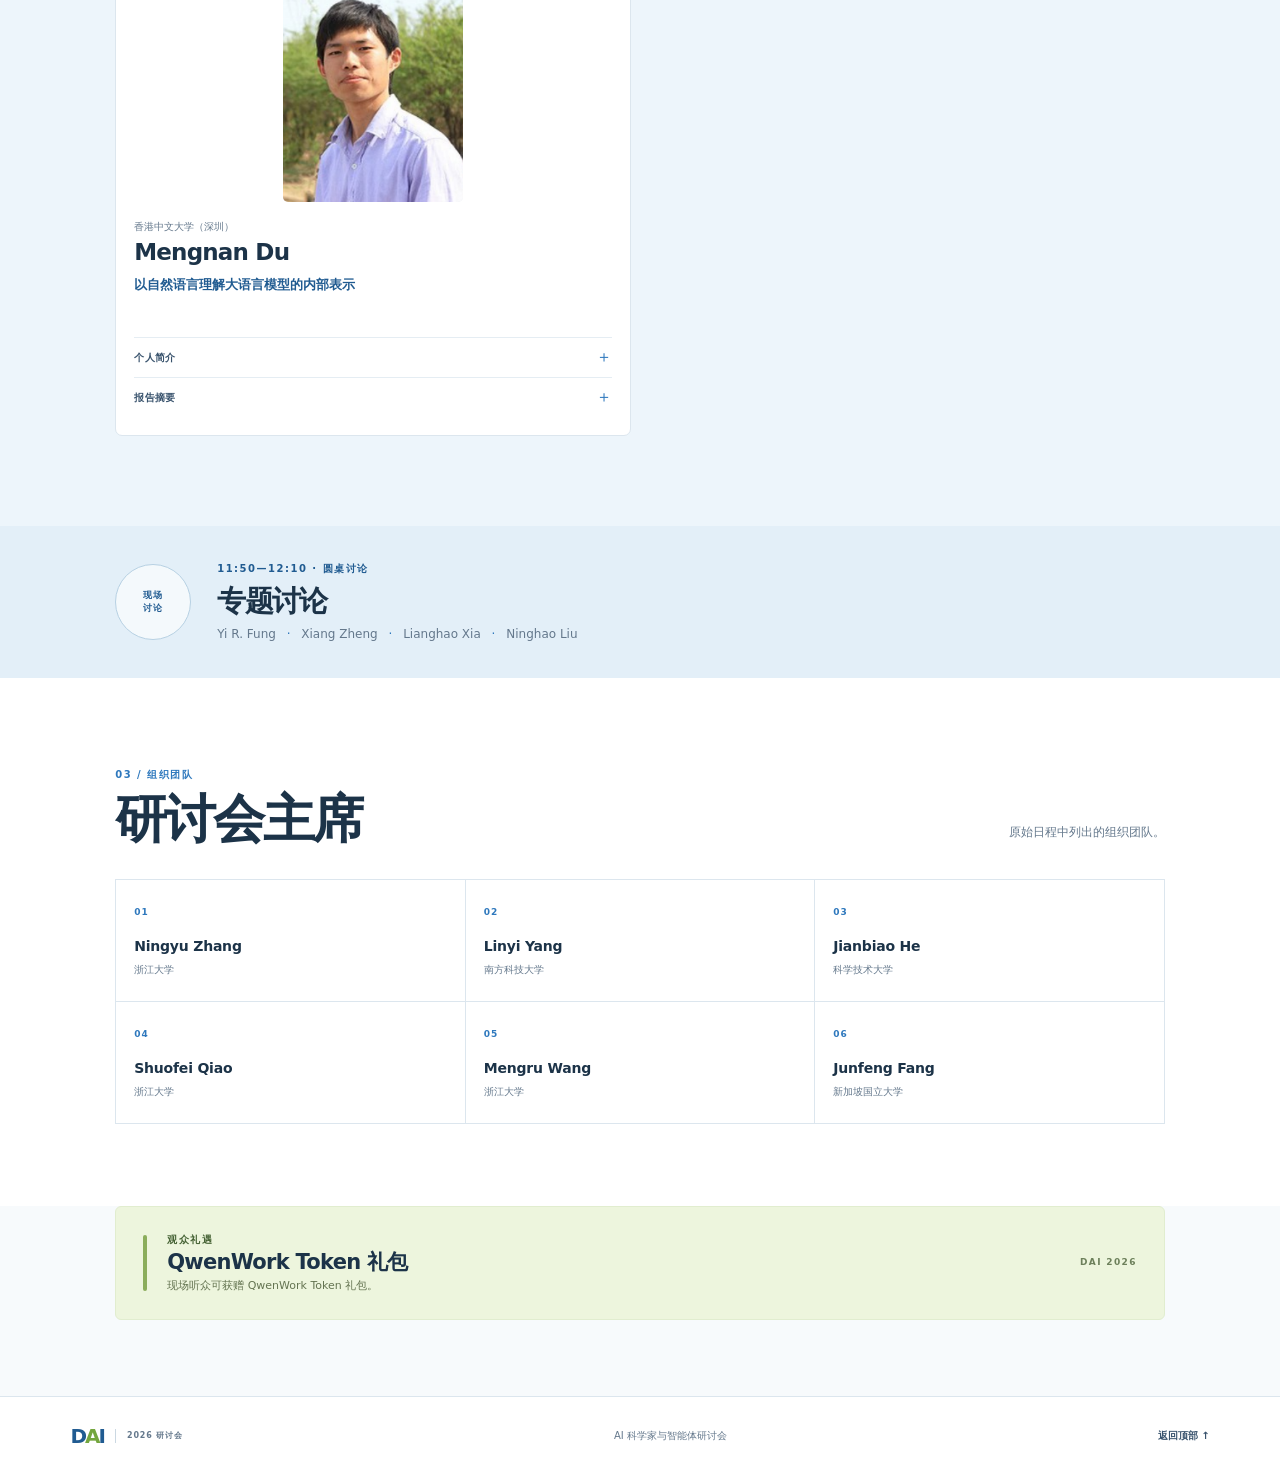
==== commit fc98e894: "Restore separate language pages and update Lianghao Xia" ====
--- a/zh/index.html
+++ b/zh/index.html
@@ -48,7 +48,7 @@
 
       <section class="intro-band" aria-label="研讨会简介">
         <p class="section-kicker">研讨会</p>
-        <p class="intro-statement">五场主题报告与一场专题讨论，聚焦科学智能体、可信发现、可验证环境与大模型内部表示。</p>
+        <p class="intro-statement">五场主题报告与一场专题讨论，聚焦科学智能体、可信发现、可验证环境、大模型内部表示与创新创造。</p>
         <a class="text-link" href="#speakers">认识讲者 <span aria-hidden="true">↗</span></a>
       </section>
 
@@ -126,7 +126,7 @@
               <p class="section-kicker">02 / 讲者与报告</p>
               <h2 id="speakers-title">主题讲者</h2>
             </div>
-            <p class="section-note">五场报告聚焦可信、可验证与可解释的 AI 智能体。</p>
+            <p class="section-note">五场报告探索可信、可验证研究与创意工作中的 AI 智能体。</p>
           </div>
         </div>
         <div class="speaker-grid">
@@ -150,13 +150,14 @@
             <details><summary>报告摘要 <span>＋</span></summary><p>随着 AI 智能体承担更开放式的研究任务，它们需要从经验中学习，而不是孤立地解决每个任务。递归自我改进为持续学习提供了路径，但累积能力的机制也可能累积错误与风险。本报告结合自主探索、智能体安全和技能演化的近期研究，探讨可信的递归自我改进。报告将讨论探索行为如何发现有用能力并同时引发安全失误，成功但不安全的轨迹如何变成可复用技能，以及持久状态如何影响跨任务行为；并讨论如何区分真正的能力提升与针对狭窄指标的优化，以及如何通过约束探索、验证和状态更新提升可靠性。最后介绍 SciencePal 2.0，并讨论如何结合科学创造力、持续学习与可靠性。</p></details>
           </article>
 
-          <article class="speaker-card speaker-card-pending" id="lianghao-xia">
+          <article class="speaker-card" id="lianghao-xia">
             <div class="speaker-top"><span class="speaker-number">03</span><span class="speaker-time">10:05—10:35</span></div>
             <div class="speaker-photo"><img src="../assets/lianghao-xia.jpg" alt="Lianghao Xia" loading="lazy" /></div>
-            <p class="speaker-affiliation">哈尔滨工业大学（深圳）</p>
+            <p class="speaker-affiliation">哈尔滨工业大学（深圳）信息学部</p>
             <h3>Lianghao Xia</h3>
-            <p class="talk-title">主题报告三</p>
-            <p class="profile-note">原始日程仅列出讲者和单位，未提供简介、报告题目及摘要。</p>
+            <p class="talk-title">面向创新与创造的大语言模型智能体</p>
+            <details><summary>个人简介 <span>＋</span></summary><p>Lianghao Xia 是哈尔滨工业大学（深圳）信息学部教授，此前曾任香港大学研究助理教授，研究方向包括大语言模型智能体与数据挖掘。他的研究成果中有 13 篇入选国际重要会议最具影响力论文，累计获得超过 11,000 次引用，曾获 ACM MM 2024、WWW 2023 和 WSDM 2022 最佳论文提名，以及 2025 年世界人工智能大会“明日之星”提名奖。他入选 AMiner AI 2000 最具影响力学者榜单，并连续三年入选斯坦福大学全球前 2% 科学家榜单。</p></details>
+            <details><summary>报告摘要 <span>＋</span></summary><p>复杂的创造性工作需要在开放的问题空间中形成有价值的想法，将其转化为可执行的计划，并根据不断出现的新证据持续完善。大语言模型智能体如何支持这一过程，是理解其创新与创造能力的核心问题。本报告将介绍一系列以科学研究为主要场景的工作，涵盖研究构思、实验验证与科研工作流协同，探讨智能体如何开展探索性研究，以及如何评估其研究能力与产出质量。报告还将结合视频创作中的案例，讨论不同创造性任务面临的共同挑战，重点涉及创意形成、任务规划与结果评价。通过这些研究，报告将分析大语言模型智能体在支持创新与创造方面的能力及局限。</p></details>
           </article>
 
           <article class="speaker-card" id="ninghao-liu">
--- a/styles.css
+++ b/styles.css
@@ -290,6 +290,7 @@
 }
 html[lang="zh-CN"] h1 { letter-spacing: -.045em; }
 html[lang="zh-CN"] .speaker-grid { grid-template-columns: repeat(2, minmax(0, 1fr)); }
+html[lang="zh-CN"] .speaker-photo { width: 180px; max-width: 100%; aspect-ratio: 4 / 5; margin: 15px auto 16px; }
 html[lang="zh-CN"] .speaker-card details p { font-size: 12px; line-height: 1.85; }
 
 @media (max-width: 900px) {
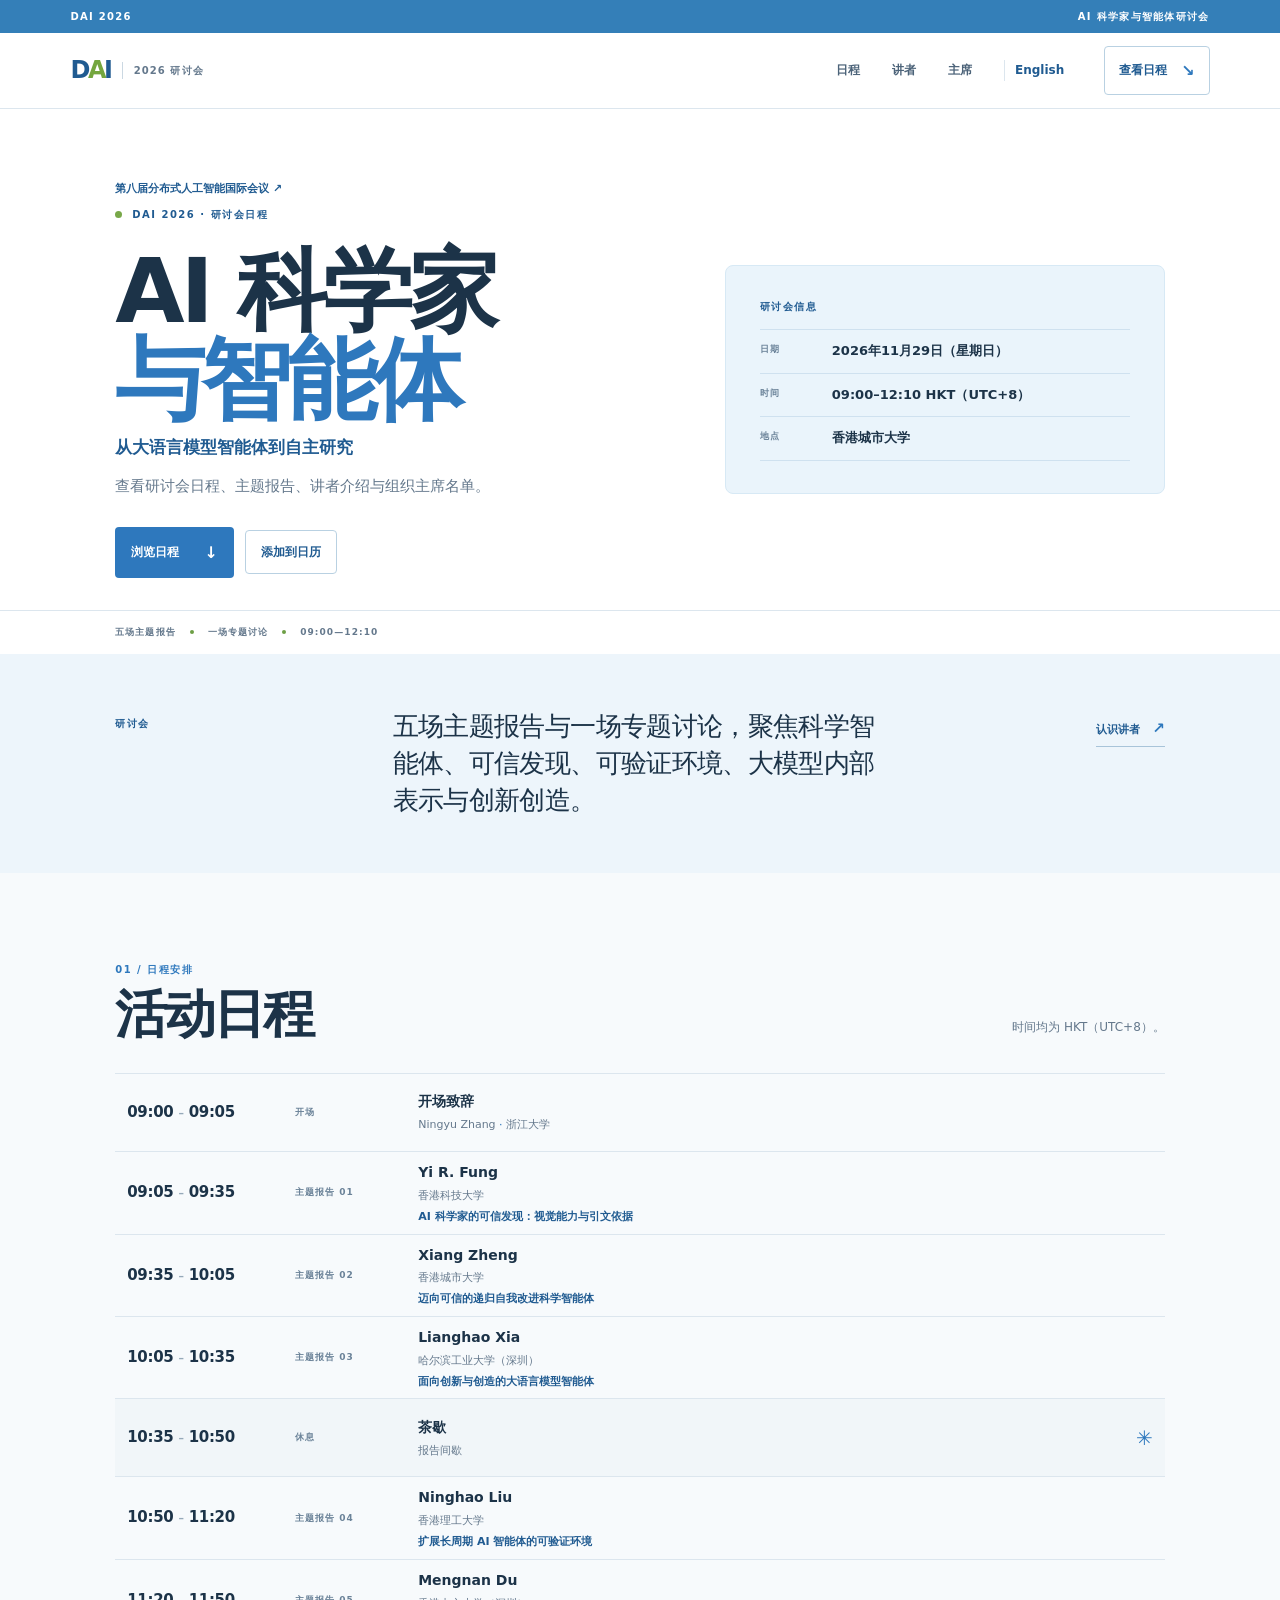
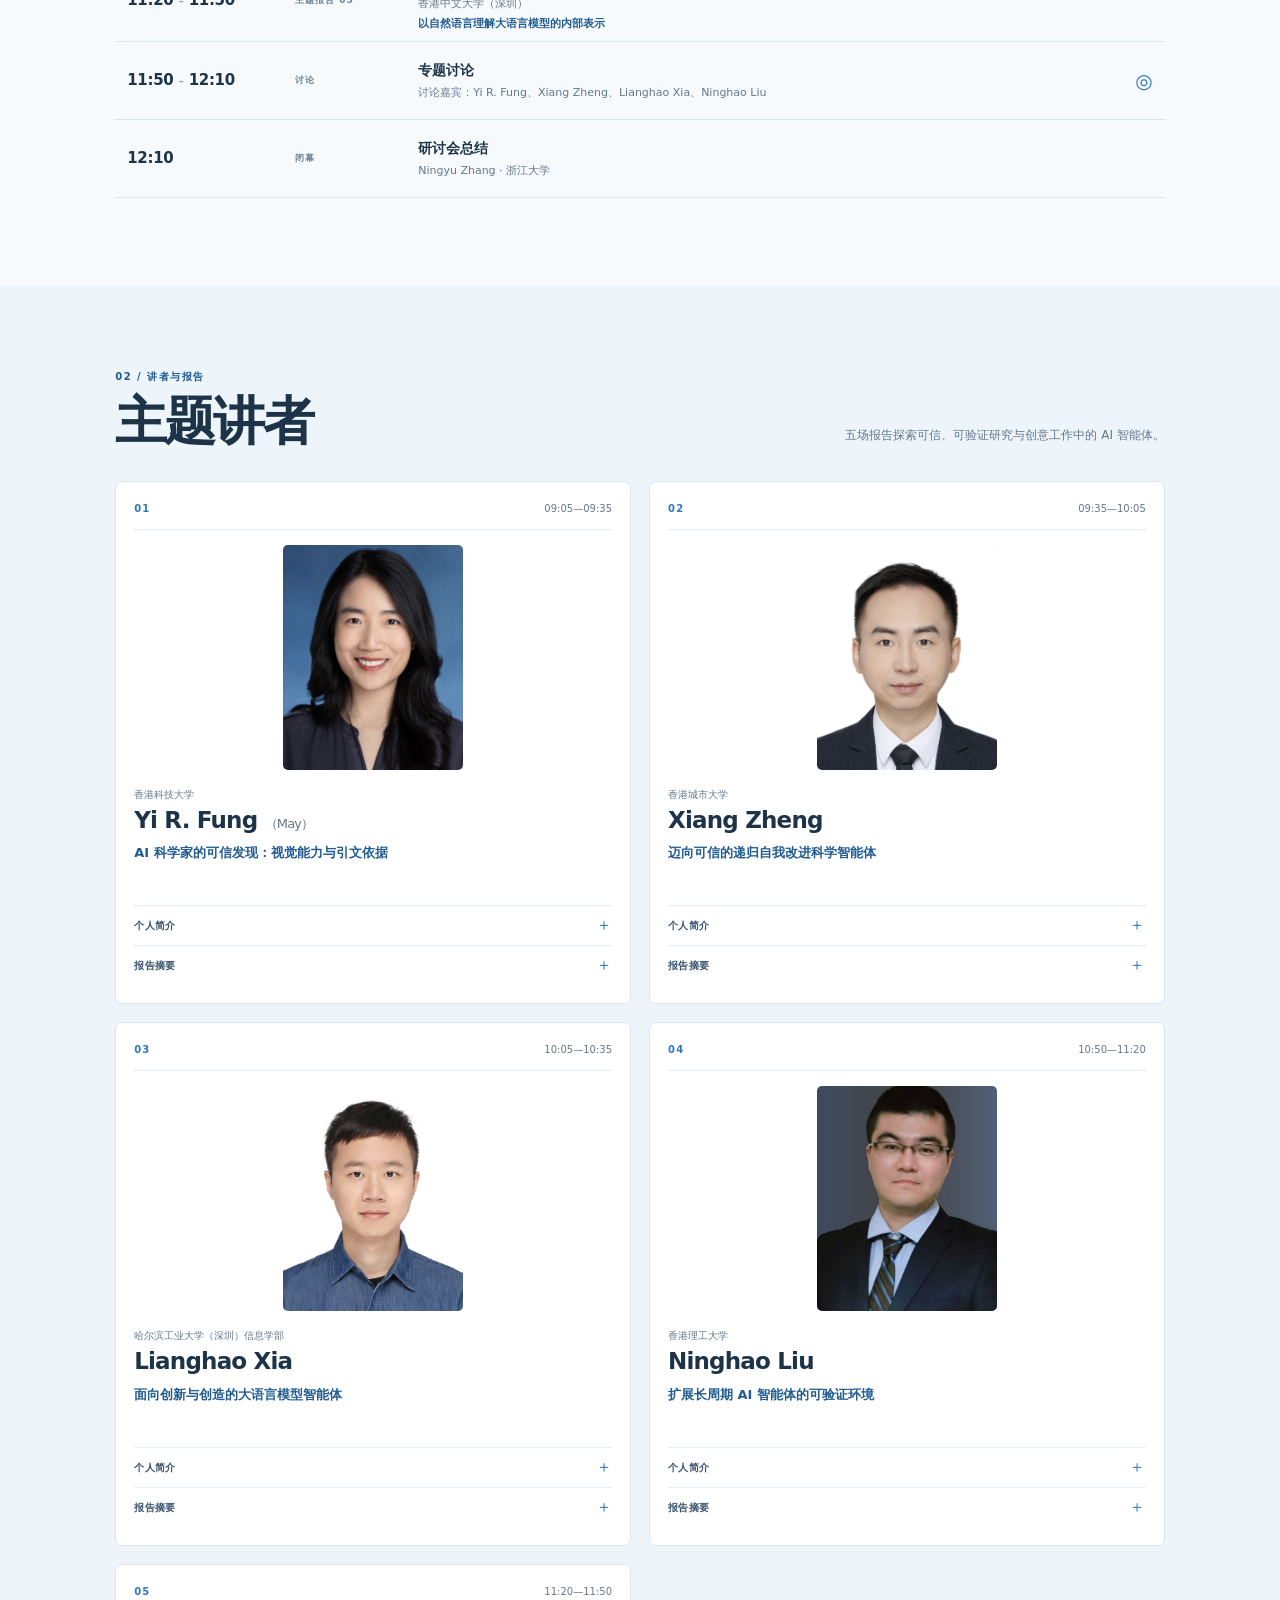
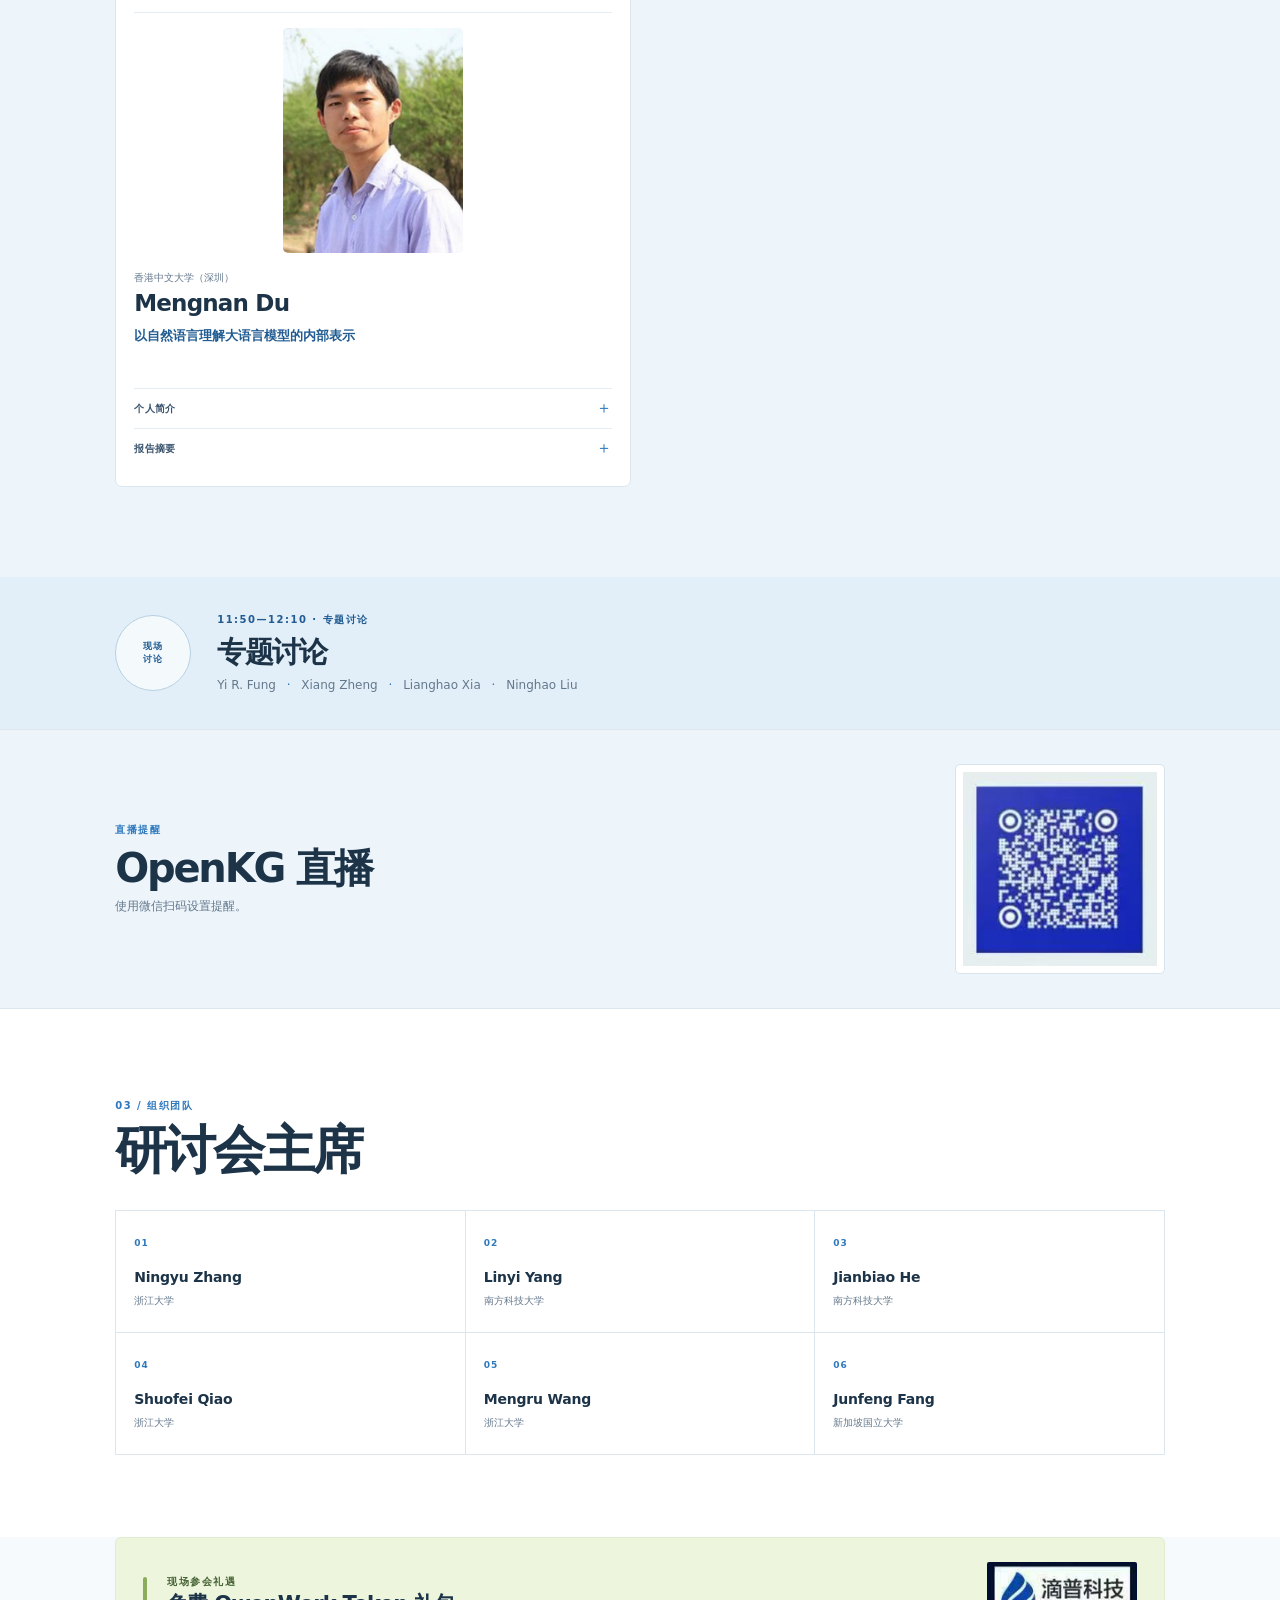
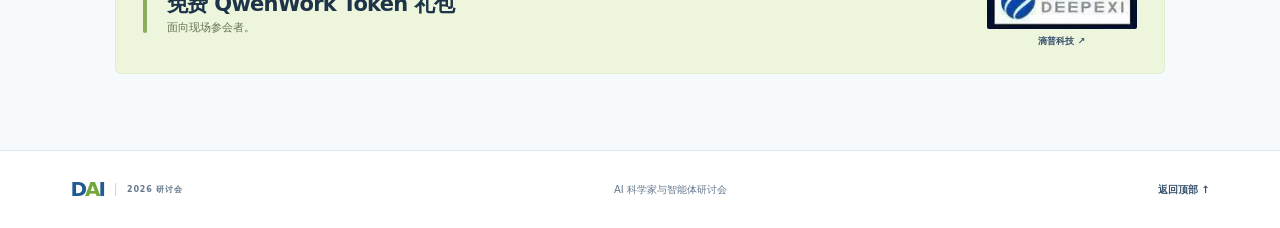
==== commit f9a79457: "Add event details and livestream information" ====
--- a/zh/index.html
+++ b/zh/index.html
@@ -30,16 +30,23 @@
     <main id="top">
       <section class="hero" aria-labelledby="hero-title">
         <div class="hero-copy">
+          <p class="conference-name"><a href="https://www.adai.ai/dai/2026/" target="_blank" rel="noopener noreferrer">第八届分布式人工智能国际会议 ↗</a></p>
           <p class="eyebrow"><span class="eyebrow-dot"></span> DAI 2026 · 研讨会日程</p>
           <h1 id="hero-title">AI 科学家<br /><span>与智能体</span></h1>
+          <p class="hero-tagline">从大语言模型智能体到自主研究</p>
           <p class="hero-intro">查看研讨会日程、主题报告、讲者介绍与组织主席名单。</p>
-          <a class="button-primary" href="#schedule">浏览日程 <span aria-hidden="true">↓</span></a>
-        </div>
-        <aside class="hero-summary" aria-label="日程速览">
-          <p class="section-kicker">日程速览</p>
-          <p class="summary-time">09:00 <span>–</span> 12:10</p>
-          <div class="summary-item"><strong>05</strong><span>场主题报告</span></div>
-          <div class="summary-item"><strong>01</strong><span>场专题讨论</span></div>
+          <div class="hero-actions">
+            <a class="button-primary" href="#schedule">浏览日程 <span aria-hidden="true">↓</span></a>
+            <a class="button-secondary" href="../dai-2026-workshop-zh.ics" download>添加到日历</a>
+          </div>
+        </div>
+        <aside class="hero-summary" aria-label="研讨会信息">
+          <p class="section-kicker">研讨会信息</p>
+          <div class="summary-meta">
+            <div class="summary-row"><span class="summary-label">日期</span><strong>2026年11月29日（星期日）</strong></div>
+            <div class="summary-row"><span class="summary-label">时间</span><strong>09:00–12:10 HKT（UTC+8）</strong></div>
+            <div class="summary-row"><span class="summary-label">地点</span><strong>香港城市大学</strong></div>
+          </div>
         </aside>
         <div class="hero-foot">
           <span>五场主题报告</span><i></i><span>一场专题讨论</span><i></i><span>09:00—12:10</span>
@@ -58,7 +65,7 @@
             <p class="section-kicker">01 / 日程安排</p>
             <h2 id="schedule-title">活动日程</h2>
           </div>
-          <p class="section-note">时间按研讨会原始日程列出。</p>
+          <p class="section-note">时间均为 HKT（UTC+8）。</p>
         </div>
         <div class="schedule-list">
           <article class="schedule-row">
@@ -70,19 +77,19 @@
           <article class="schedule-row">
             <time>09:05<span>–</span>09:35</time>
             <div class="schedule-type">主题报告 01</div>
-            <div class="schedule-detail"><h3>Yi R. Fung</h3><p>香港科技大学</p></div>
+            <div class="schedule-detail"><h3>Yi R. Fung</h3><p>香港科技大学</p><p class="schedule-talk-title">AI 科学家的可信发现：视觉能力与引文依据</p></div>
             <a class="row-arrow" href="#yi-fung" aria-label="查看 Yi R. Fung 介绍">↗</a>
           </article>
           <article class="schedule-row">
             <time>09:35<span>–</span>10:05</time>
             <div class="schedule-type">主题报告 02</div>
-            <div class="schedule-detail"><h3>Xiang Zheng</h3><p>香港城市大学</p></div>
+            <div class="schedule-detail"><h3>Xiang Zheng</h3><p>香港城市大学</p><p class="schedule-talk-title">迈向可信的递归自我改进科学智能体</p></div>
             <a class="row-arrow" href="#xiang-zheng" aria-label="查看 Xiang Zheng 介绍">↗</a>
           </article>
           <article class="schedule-row">
             <time>10:05<span>–</span>10:35</time>
             <div class="schedule-type">主题报告 03</div>
-            <div class="schedule-detail"><h3>Lianghao Xia</h3><p>哈尔滨工业大学（深圳）</p></div>
+            <div class="schedule-detail"><h3>Lianghao Xia</h3><p>哈尔滨工业大学（深圳）</p><p class="schedule-talk-title">面向创新与创造的大语言模型智能体</p></div>
             <a class="row-arrow" href="#lianghao-xia" aria-label="查看 Lianghao Xia 介绍">↗</a>
           </article>
           <article class="schedule-row schedule-break">
@@ -94,29 +101,28 @@
           <article class="schedule-row">
             <time>10:50<span>–</span>11:20</time>
             <div class="schedule-type">主题报告 04</div>
-            <div class="schedule-detail"><h3>Ninghao Liu</h3><p>香港理工大学</p></div>
+            <div class="schedule-detail"><h3>Ninghao Liu</h3><p>香港理工大学</p><p class="schedule-talk-title">扩展长周期 AI 智能体的可验证环境</p></div>
             <a class="row-arrow" href="#ninghao-liu" aria-label="查看 Ninghao Liu 介绍">↗</a>
           </article>
           <article class="schedule-row">
             <time>11:20<span>–</span>11:50</time>
             <div class="schedule-type">主题报告 05</div>
-            <div class="schedule-detail"><h3>Mengnan Du</h3><p>香港中文大学（深圳）</p></div>
+            <div class="schedule-detail"><h3>Mengnan Du</h3><p>香港中文大学（深圳）</p><p class="schedule-talk-title">以自然语言理解大语言模型的内部表示</p></div>
             <a class="row-arrow" href="#mengnan-du" aria-label="查看 Mengnan Du 介绍">↗</a>
           </article>
           <article class="schedule-row schedule-panel">
             <time>11:50<span>–</span>12:10</time>
             <div class="schedule-type">讨论</div>
-            <div class="schedule-detail"><h3>专题讨论</h3><p>Yi R. Fung、Xiang Zheng、Lianghao Xia、Ninghao Liu</p></div>
+            <div class="schedule-detail"><h3>专题讨论</h3><p>讨论嘉宾：Yi R. Fung、Xiang Zheng、Lianghao Xia、Ninghao Liu</p></div>
             <span class="panel-mark" aria-hidden="true">◎</span>
           </article>
           <article class="schedule-row">
-            <time>12:10<span>–</span>12:10</time>
+            <time>12:10</time>
             <div class="schedule-type">闭幕</div>
             <div class="schedule-detail"><h3>研讨会总结</h3><p>Ningyu Zhang <span>·</span> 浙江大学</p></div>
             <a class="row-arrow" href="#chairs" aria-label="查看 Ningyu Zhang 信息">↗</a>
           </article>
         </div>
-        <p class="schedule-footnote">闭幕时间按原始日程照录。</p>
       </section>
 
       <section class="speaker-section" id="speakers" aria-labelledby="speakers-title">
@@ -185,10 +191,19 @@
       <section class="panel-band" aria-labelledby="panel-title">
         <div class="panel-index">现场<br />讨论</div>
         <div>
-          <p class="section-kicker">11:50—12:10 · 圆桌讨论</p>
+          <p class="section-kicker">11:50—12:10 · 专题讨论</p>
           <h2 id="panel-title">专题讨论</h2>
           <p>Yi R. Fung <span>·</span> Xiang Zheng <span>·</span> Lianghao Xia <span>·</span> Ninghao Liu</p>
         </div>
+      </section>
+
+      <section class="livestream-band" id="livestream" aria-labelledby="livestream-title">
+        <div class="livestream-copy">
+          <p class="section-kicker">直播提醒</p>
+          <h2 id="livestream-title">OpenKG 直播</h2>
+          <p>使用微信扫码设置提醒。</p>
+        </div>
+        <img class="livestream-qr" src="../assets/openkg-livestream-qr.png" alt="OpenKG 直播提醒二维码" loading="lazy" />
       </section>
 
       <section class="section chairs-section" id="chairs" aria-labelledby="chairs-title">
@@ -197,12 +212,11 @@
             <p class="section-kicker">03 / 组织团队</p>
             <h2 id="chairs-title">研讨会主席</h2>
           </div>
-          <p class="section-note">原始日程中列出的组织团队。</p>
         </div>
         <div class="chair-grid">
           <article><span>01</span><h3>Ningyu Zhang</h3><p>浙江大学</p></article>
           <article><span>02</span><h3>Linyi Yang</h3><p>南方科技大学</p></article>
-          <article><span>03</span><h3>Jianbiao He</h3><p>科学技术大学</p></article>
+          <article><span>03</span><h3>Jianbiao He</h3><p>南方科技大学</p></article>
           <article><span>04</span><h3>Shuofei Qiao</h3><p>浙江大学</p></article>
           <article><span>05</span><h3>Mengru Wang</h3><p>浙江大学</p></article>
           <article><span>06</span><h3>Junfeng Fang</h3><p>新加坡国立大学</p></article>
@@ -211,8 +225,8 @@
 
       <aside class="giveaway">
         <span class="giveaway-mark" aria-hidden="true"></span>
-        <div><p class="section-kicker">观众礼遇</p><h2>QwenWork Token 礼包</h2><p>现场听众可获赠 QwenWork Token 礼包。</p></div>
-        <span class="giveaway-label">DAI 2026</span>
+        <div><p class="section-kicker">现场参会礼遇</p><h2>免费 QwenWork Token 礼包</h2><p>面向现场参会者。</p></div>
+        <a class="partner-link" href="https://www.deepexi.com/" target="_blank" rel="noopener noreferrer" aria-label="滴普科技官网"><img src="../assets/deepex-logo.png" alt="滴普科技 DEEPEX" loading="lazy" /><span>滴普科技 ↗</span></a>
       </aside>
     </main>
 
--- a/styles.css
+++ b/styles.css
@@ -86,6 +86,8 @@
   background: #ffffff;
 }
 .hero-copy { z-index: 1; align-self: center; max-width: 590px; }
+.conference-name { margin: 0 0 9px; color: var(--blue-dark); font-size: 11px; font-weight: 700; line-height: 1.45; }
+.conference-name a:hover { text-decoration: underline; }
 .eyebrow, .section-kicker {
   margin: 0;
   font-size: 10px;
@@ -103,7 +105,9 @@
   font-weight: 760;
 }
 h1 span { color: var(--blue); }
+.hero-tagline { margin: -8px 0 12px; color: var(--blue-dark); font-size: 17px; font-weight: 650; }
 .hero-intro { max-width: 450px; margin: 0 0 27px; color: var(--muted); font-size: 15px; line-height: 1.7; }
+.hero-actions { display: flex; align-items: center; flex-wrap: wrap; gap: 11px; }
 .button-primary {
   display: inline-flex;
   align-items: center;
@@ -117,6 +121,8 @@
 }
 .button-primary:hover { background: var(--blue-dark); }
 .button-primary span { font-size: 16px; }
+.button-secondary { display: inline-flex; align-items: center; padding: 11px 15px; color: var(--blue-dark); background: #ffffff; border: 1px solid #b9d1e2; border-radius: 4px; font-size: 12px; font-weight: 750; }
+.button-secondary:hover { background: #f3f9fd; }
 .hero-summary {
   align-self: center;
   max-width: 440px;
@@ -128,18 +134,10 @@
   border-radius: 8px;
 }
 .hero-summary .section-kicker { color: var(--blue-dark); }
-.summary-time {
-  margin: 16px 0 22px;
-  color: var(--ink);
-  font-size: clamp(28px, 3.8vw, 42px);
-  font-weight: 750;
-  letter-spacing: -.045em;
-  font-variant-numeric: tabular-nums;
-}
-.summary-time span { color: #8eaac0; font-size: .7em; padding: 0 4px; }
-.summary-item { display: flex; align-items: center; gap: 13px; padding: 12px 0; border-top: 1px solid #cfe1ef; }
-.summary-item strong { color: var(--blue); font-size: 20px; font-weight: 800; }
-.summary-item span { color: var(--ink-soft); font-size: 13px; }
+.summary-meta { margin-top: 14px; border-top: 1px solid #cfe1ef; }
+.summary-row { display: grid; grid-template-columns: 62px minmax(0, 1fr); gap: 10px; align-items: start; padding: 12px 0; border-bottom: 1px solid #cfe1ef; }
+.summary-label { color: #6a8298; font-size: 9px; font-weight: 850; letter-spacing: .1em; }
+.summary-row strong { color: var(--ink); font-size: 13px; font-weight: 700; line-height: 1.45; }
 .hero-foot {
   position: absolute;
   bottom: 0;
@@ -208,6 +206,7 @@
 .schedule-type { color: #6a8298; font-size: 9px; font-weight: 800; letter-spacing: .11em; }
 .schedule-detail h3 { margin: 0 0 2px; font-size: 14px; font-weight: 750; }
 .schedule-detail p { margin: 0; color: var(--muted); font-size: 11px; }
+.schedule-detail .schedule-talk-title { margin-top: 3px; color: var(--blue-dark); font-size: 11px; font-weight: 650; line-height: 1.45; }
 .schedule-detail p span { color: var(--blue); }
 .cn { margin-left: 6px; color: #7b91a4; font-size: 10px; font-weight: 500; }
 .row-arrow { justify-self: end; color: var(--blue); font-size: 16px; opacity: 0; transition: opacity .18s ease; }
@@ -265,6 +264,10 @@
 .panel-band h2 { margin: 0 0 7px; font-size: 29px; }
 .panel-band p:last-child { margin: 0; color: var(--muted); font-size: 12px; }
 .panel-band p:last-child span { padding: 0 7px; color: var(--blue); }
+.livestream-band { display: flex; align-items: center; justify-content: space-between; gap: 30px; padding: 34px max(9vw, 30px); color: var(--ink); background: #edf5fb; border-block: 1px solid var(--line); }
+.livestream-copy h2 { margin-bottom: 7px; font-size: clamp(27px, 3.6vw, 40px); }
+.livestream-copy p:last-child { margin: 0; color: var(--muted); font-size: 12px; }
+.livestream-qr { display: block; flex: 0 0 210px; width: 210px; height: 210px; padding: 7px; object-fit: contain; background: #ffffff; border: 1px solid #d7e4ed; border-radius: 5px; }
 
 .chairs-section { padding-top: 88px; padding-bottom: 82px; background: #ffffff; }
 .chair-grid { display: grid; grid-template-columns: repeat(3, minmax(0, 1fr)); border-top: 1px solid var(--line); border-left: 1px solid var(--line); }
@@ -278,6 +281,8 @@
 .giveaway h2 { font-size: 21px; letter-spacing: -.035em; }
 .giveaway p:last-child { margin: 4px 0 0; color: #647451; font-size: 11px; }
 .giveaway-label { margin-left: auto; color: #6d805b; font-size: 9px; font-weight: 800; letter-spacing: .15em; }
+.partner-link { display: flex; flex: 0 0 auto; flex-direction: column; align-items: center; gap: 5px; margin-left: auto; color: var(--ink-soft); font-size: 9px; font-weight: 750; }
+.partner-link img { display: block; width: 150px; max-height: 70px; object-fit: contain; background: #ffffff; border-radius: 2px; }
 .site-footer { display: flex; align-items: center; justify-content: space-between; padding: 20px max(5.5vw, 24px); border-top: 1px solid var(--line); background: #ffffff; }
 .footer-mark .wordmark-mark { font-size: 20px; }
 .footer-mark .wordmark-caption { font-size: 8px; }
@@ -304,8 +309,8 @@
   .nav-cta { display: none; }
   .hero { grid-template-columns: 1fr; gap: 28px; min-height: auto; padding: 58px 27px 76px; }
   .hero-summary { max-width: none; margin: 0; padding: 23px 25px; }
-  .summary-time { margin: 11px 0 13px; }
-  .summary-item { padding: 9px 0; }
+  .summary-meta { margin-top: 10px; }
+  .summary-row { grid-template-columns: 54px minmax(0, 1fr); padding: 9px 0; }
   h1 { font-size: clamp(58px, 12vw, 82px); }
   .hero-foot { padding-inline: 27px; font-size: 8px; }
   .intro-band { grid-template-columns: 1fr; gap: 14px; padding: 40px 27px; }
@@ -328,9 +333,12 @@
   .panel-index { flex-basis: 64px; width: 64px; height: 64px; font-size: 8px; }
   .panel-band h2 { font-size: 24px; }
   .panel-band p:last-child { max-width: 290px; line-height: 1.7; }
+  .livestream-band { align-items: flex-start; flex-direction: column; padding: 27px; }
+  .livestream-qr { flex-basis: auto; width: 190px; height: 190px; }
   .chair-grid { grid-template-columns: repeat(2, minmax(0, 1fr)); }
   .chair-grid article { min-height: 112px; padding: 13px; }
   .giveaway { margin-inline: 27px; margin-bottom: 58px; padding: 18px; gap: 14px; }
+  .partner-link { margin-left: auto; }
   .giveaway-label { display: none; }
   .site-footer { padding-inline: 20px; }
   .site-footer > p { display: none; }
